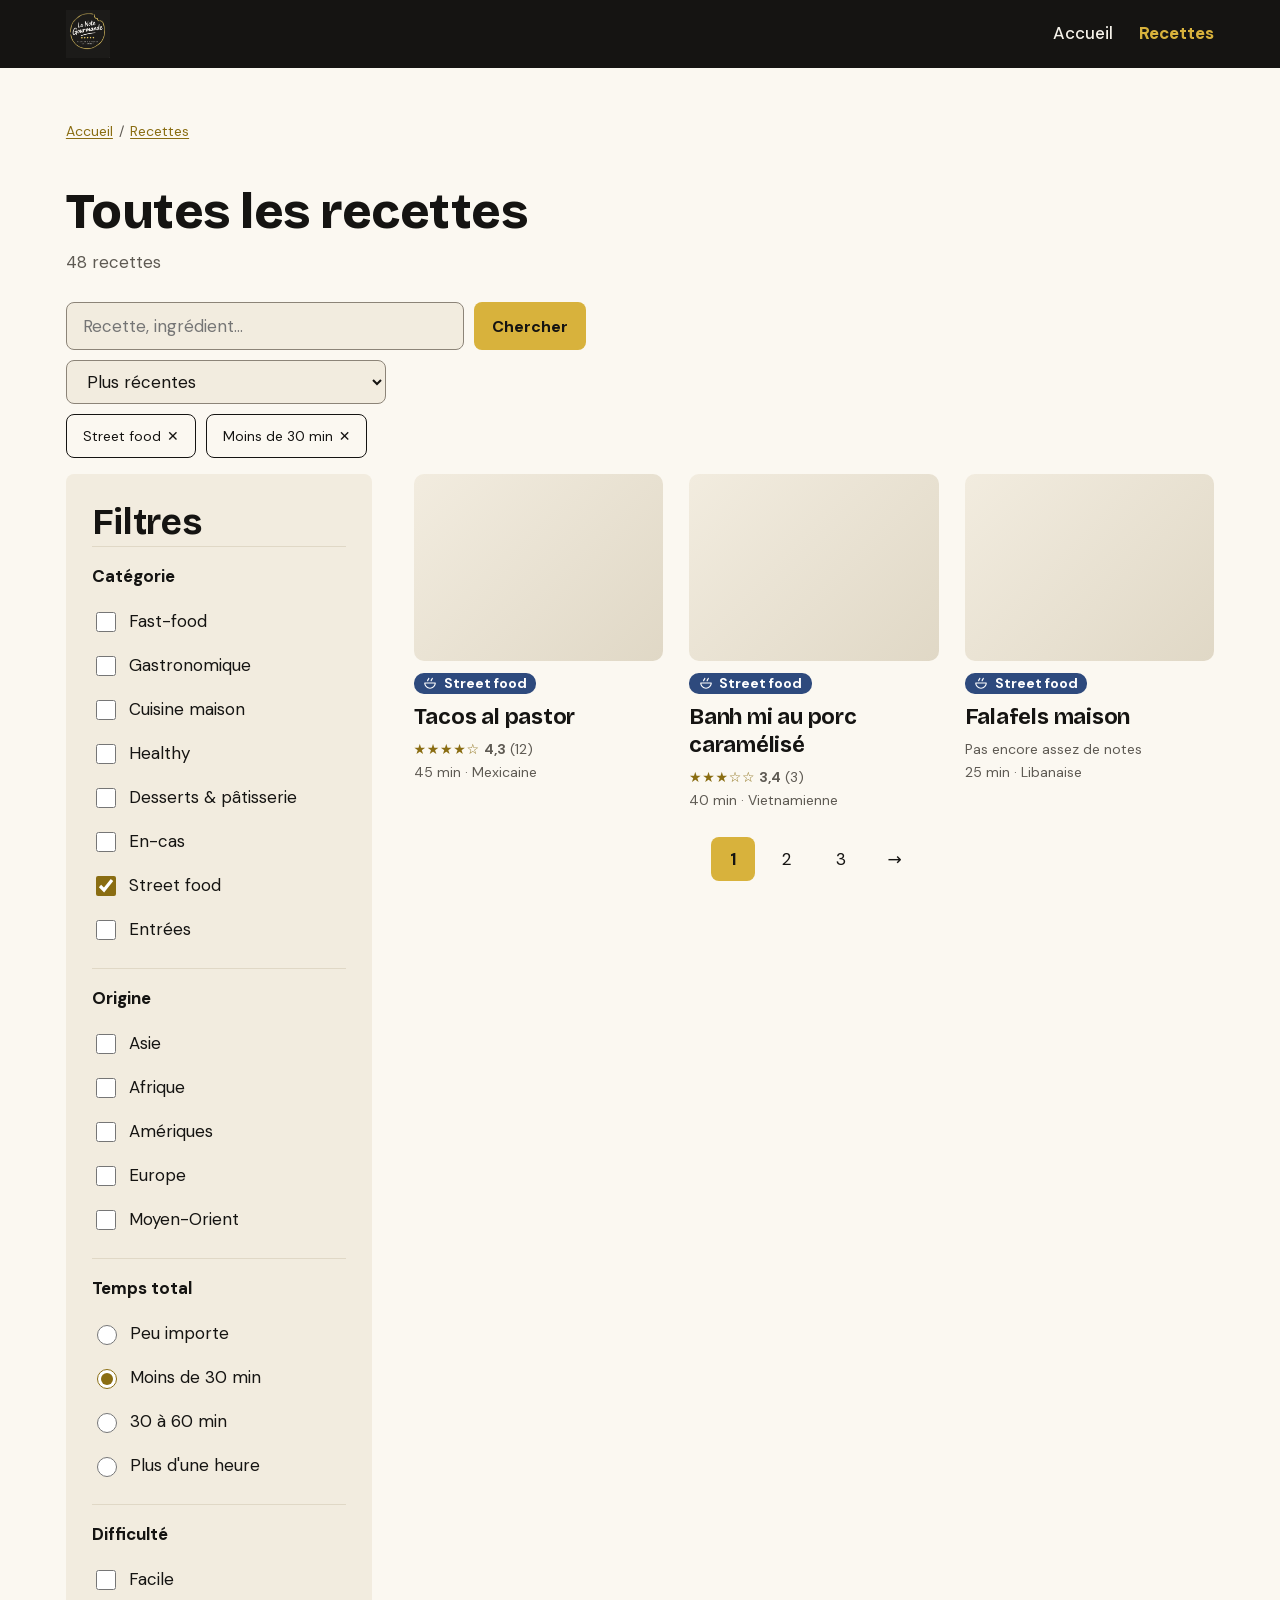
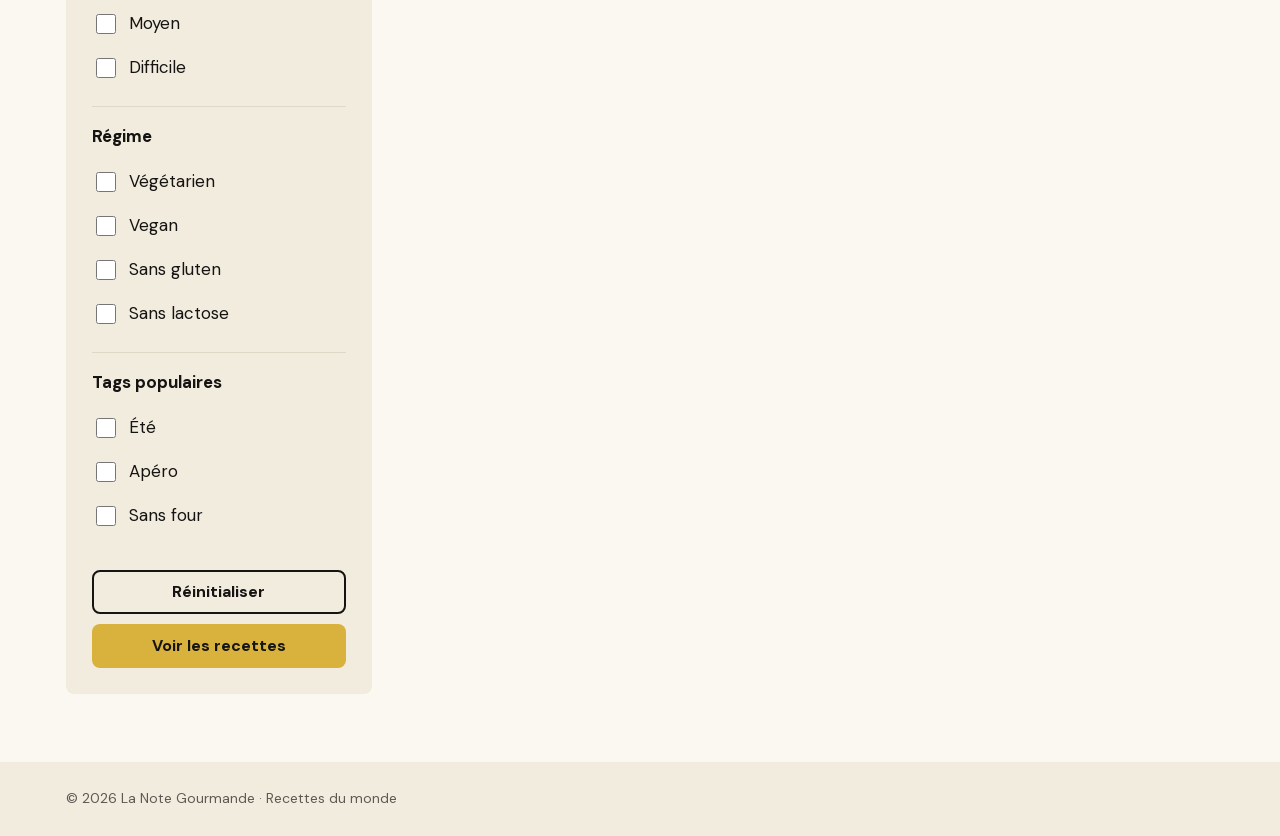
==== catalogue.html @ 5060c2d3 "Reformat catalogue.html" ====
<!doctype html>
<html lang="fr">

<head>
  <meta charset="utf-8">
  <meta name="viewport" content="width=device-width, initial-scale=1">
  <title>Toutes les recettes — La Note Gourmande</title>
  <meta name="description"
    content="Recettes des cuisines du monde, filtrables par catégorie, origine, temps et difficulté.">
  <link rel="icon" type="image/png" sizes="32x32" href="assets/image/la-note-gourmande-favicon/favicon-32.png">
  <link rel="apple-touch-icon" href="assets/image/la-note-gourmande-favicon/apple-touch-icon.png">
  <link rel="stylesheet" href="style.css">
  <script src="js/site.js"></script>
</head>

<body>

  <a class="lien-evitement" href="#contenu">Aller au contenu</a>

  <!-- En-tête commun (plus tard header.php) : logo, navigation, loupe, burger + menu mobile -->
  <header class="entete" data-masquable>
    <a href="index.html" class="entete__logo"><img src="assets/image/logo/la-note-gourmande-noir-or_v1.png"
        alt="La Note Gourmande, accueil" height="48"></a>
    <nav class="entete__nav" aria-label="Menu principal">
      <ul>
        <li><a href="index.html">Accueil</a></li>
        <li><a href="catalogue.html" aria-current="page">Recettes</a></li>
        <!-- À ajouter quand les pages existent : Le voyage, Qui sommes-nous ? -->
      </ul>
    </nav>
    <button type="button" class="entete__loupe" aria-label="Rechercher" aria-controls="q">
      <svg width="22" height="22" viewBox="0 0 24 24" fill="none" stroke="currentColor" stroke-width="2"
        stroke-linecap="round" aria-hidden="true">
        <circle cx="11" cy="11" r="7" />
        <path d="M20 20l-3.5-3.5" />
      </svg>
    </button>
    <button type="button" class="burger" aria-label="Ouvrir le menu" aria-haspopup="dialog"
      aria-controls="menu">☰</button>
  </header>

  <dialog id="menu" class="menu" aria-label="Menu principal">
    <div class="menu__entete">
      <strong>Menu</strong>
      <button type="button" class="menu__fermer" aria-label="Fermer le menu">✕</button>
    </div>
    <ul>
      <li><a href="index.html">Accueil</a></li>
      <li><a href="catalogue.html" aria-current="page">Recettes</a></li>
    </ul>
  </dialog>

  <main id="contenu" class="conteneur">

    <nav class="fil-ariane" aria-label="Fil d'Ariane" data-masquable>
      <ol>
        <li><a href="index.html">Accueil</a></li>
        <li><a href="catalogue.html" aria-current="page">Recettes</a></li>
      </ol>
    </nav>

    <div data-masquable>
      <h1>Toutes les recettes</h1>
      <!-- PHP : count($recettes). Ici, 48 est un exemple et trois cartes sont montrées. -->
      <p class="compteur"><span id="nb-resultats">48</span> recettes</p>
    </div>

    <!-- Un seul formulaire GET : recherche, tri et filtres.
       Il fonctionne sans JavaScript et les filtres se retrouvent dans l'URL
       (catalogue.html?q=tacos&categorie[]=street-food&tri=notes) : PHP les lit avec $_GET. -->
    <form action="catalogue.html" method="get" id="form-catalogue">

      <div role="search" class="recherche" data-masquable>
        <label for="q" class="sr-only">Rechercher une recette</label>
        <input type="search" id="q" name="q" placeholder="Recette, ingrédient…" value="">
        <button type="submit" class="btn btn--or">Chercher</button>
      </div>

      <div class="outils" data-masquable>
        <!-- Visible seulement avec JavaScript, sous 1024 px ; le nombre est calculé par le script -->
        <button type="button" class="btn btn--or btn-filtres" aria-controls="filtres" aria-expanded="false">
          Filtres <span>(2)</span>
        </button>
        <label class="tri">
          <span class="sr-only">Trier par</span>
          <select name="tri">
            <option value="recentes" selected>Plus récentes</option>
            <option value="notes">Mieux notées</option>
            <option value="rapides">Plus rapides</option>
          </select>
        </label>
        <noscript><button type="submit" class="btn btn--contour">Trier</button></noscript>
      </div>

      <!-- Filtres actifs : chaque lien est l'adresse de la page sans ce filtre (PHP la construira) -->
      <ul class="filtres-actifs" aria-label="Filtres actifs" data-masquable>
        <li><a href="catalogue.html?temps=30">Street food <span aria-hidden="true">✕</span><span class="sr-only">
              (retirer ce filtre)</span></a></li>
        <li><a href="catalogue.html?categorie[]=street-food">Moins de 30 min <span aria-hidden="true">✕</span><span
              class="sr-only"> (retirer ce filtre)</span></a></li>
      </ul>

      <div class="disposition">

        <!-- Panneau de filtres : plein écran sur mobile et tablette, colonne sur desktop -->
        <aside class="filtres" id="filtres" aria-labelledby="titre-filtres">
          <div class="filtres__entete">
            <h2 id="titre-filtres">Filtres</h2>
            <button type="button" class="filtres__fermer" aria-label="Fermer les filtres">✕</button>
          </div>

          <fieldset>
            <legend>Catégorie</legend>
            <!-- PHP : foreach ($categories as $c) -->
            <label><input type="checkbox" name="categorie[]" value="fast-food"> Fast-food</label>
            <label><input type="checkbox" name="categorie[]" value="gastronomique"> Gastronomique</label>
            <label><input type="checkbox" name="categorie[]" value="cuisine-maison"> Cuisine maison</label>
            <label><input type="checkbox" name="categorie[]" value="healthy"> Healthy</label>
            <label><input type="checkbox" name="categorie[]" value="desserts-patisserie"> Desserts &amp;
              pâtisserie</label>
            <label><input type="checkbox" name="categorie[]" value="en-cas"> En-cas</label>
            <label><input type="checkbox" name="categorie[]" value="street-food" checked> Street food</label>
            <label><input type="checkbox" name="categorie[]" value="entrees"> Entrées</label>
          </fieldset>

          <fieldset>
            <legend>Origine</legend>
            <label><input type="checkbox" name="region[]" value="asie"> Asie</label>
            <label><input type="checkbox" name="region[]" value="afrique"> Afrique</label>
            <label><input type="checkbox" name="region[]" value="ameriques"> Amériques</label>
            <label><input type="checkbox" name="region[]" value="europe"> Europe</label>
            <label><input type="checkbox" name="region[]" value="moyen-orient"> Moyen-Orient</label>
          </fieldset>

          <fieldset>
            <legend>Temps total</legend>
            <!-- Un seul choix possible : des boutons radio -->
            <label><input type="radio" name="temps" value=""> Peu importe</label>
            <label><input type="radio" name="temps" value="30" checked> Moins de 30 min</label>
            <label><input type="radio" name="temps" value="60"> 30 à 60 min</label>
            <label><input type="radio" name="temps" value="plus"> Plus d'une heure</label>
          </fieldset>

          <fieldset>
            <legend>Difficulté</legend>
            <label><input type="checkbox" name="difficulte[]" value="facile"> Facile</label>
            <label><input type="checkbox" name="difficulte[]" value="moyen"> Moyen</label>
            <label><input type="checkbox" name="difficulte[]" value="difficile"> Difficile</label>
          </fieldset>

          <fieldset>
            <legend>Régime</legend>
            <!-- Tags de type « régime » en base de données -->
            <label><input type="checkbox" name="tag[]" value="vegetarien"> Végétarien</label>
            <label><input type="checkbox" name="tag[]" value="vegan"> Vegan</label>
            <label><input type="checkbox" name="tag[]" value="sans-gluten"> Sans gluten</label>
            <label><input type="checkbox" name="tag[]" value="sans-lactose"> Sans lactose</label>
          </fieldset>

          <fieldset>
            <legend>Tags populaires</legend>
            <label><input type="checkbox" name="tag[]" value="ete"> Été</label>
            <label><input type="checkbox" name="tag[]" value="apero"> Apéro</label>
            <label><input type="checkbox" name="tag[]" value="sans-four"> Sans four</label>
          </fieldset>

          <div class="filtres__actions">
            <a href="catalogue.html" class="btn btn--contour">Réinitialiser</a>
            <button type="submit" class="btn btn--or">Voir les recettes</button>
          </div>
        </aside>

        <!-- Résultats -->
        <section aria-labelledby="titre-resultats" data-masquable>
          <h2 id="titre-resultats" class="sr-only">Résultats</h2>

          <ul class="grille">
            <!-- PHP : foreach ($recettes as $r).
               Photos : remplacer chaque <div class="photo"> par
               <img src="..." alt="Description du plat" width="400" height="300" loading="lazy"> (4:3, WebP). -->
            <li>
              <article class="carte">
                <div class="photo" role="img" aria-label="Photo des tacos al pastor"></div>
                <div>
                  <span class="badge" data-cat="street-food">
                    <svg viewBox="0 0 24 24" fill="none" stroke="currentColor" stroke-width="2" stroke-linecap="round"
                      stroke-linejoin="round" aria-hidden="true">
                      <path d="M3 12h18a9 9 0 0 1-18 0z" />
                      <path d="M8 8c0-2 2-2 2-4M14 8c0-2 2-2 2-4" />
                    </svg>
                    Street food
                  </span>
                  <h3 class="carte__titre"><a href="#">Tacos al pastor</a></h3>
                  <p class="carte__meta">
                    <span class="carte__note">
                      <span class="etoiles" aria-hidden="true">★★★★☆</span>
                      <strong aria-hidden="true">4,3</strong> (12)
                      <span class="sr-only">Note moyenne : 4,3 sur 5, 12 notes</span>
                    </span>
                    45 min · Mexicaine
                  </p>
                </div>
              </article>
            </li>
            <li>
              <article class="carte">
                <div class="photo" role="img" aria-label="Photo du banh mi au porc caramélisé"></div>
                <div>
                  <span class="badge" data-cat="street-food">
                    <svg viewBox="0 0 24 24" fill="none" stroke="currentColor" stroke-width="2" stroke-linecap="round"
                      stroke-linejoin="round" aria-hidden="true">
                      <path d="M3 12h18a9 9 0 0 1-18 0z" />
                      <path d="M8 8c0-2 2-2 2-4M14 8c0-2 2-2 2-4" />
                    </svg>
                    Street food
                  </span>
                  <h3 class="carte__titre"><a href="#">Banh mi au porc caramélisé</a></h3>
                  <p class="carte__meta">
                    <span class="carte__note">
                      <span class="etoiles" aria-hidden="true">★★★☆☆</span>
                      <strong aria-hidden="true">3,4</strong> (3)
                      <span class="sr-only">Note moyenne : 3,4 sur 5, 3 notes</span>
                    </span>
                    40 min · Vietnamienne
                  </p>
                </div>
              </article>
            </li>
            <li>
              <!-- Moins de 3 notes : pas de moyenne trompeuse (cahier des charges, section 4) -->
              <article class="carte">
                <div class="photo" role="img" aria-label="Photo des falafels"></div>
                <div>
                  <span class="badge" data-cat="street-food">
                    <svg viewBox="0 0 24 24" fill="none" stroke="currentColor" stroke-width="2" stroke-linecap="round"
                      stroke-linejoin="round" aria-hidden="true">
                      <path d="M3 12h18a9 9 0 0 1-18 0z" />
                      <path d="M8 8c0-2 2-2 2-4M14 8c0-2 2-2 2-4" />
                    </svg>
                    Street food
                  </span>
                  <h3 class="carte__titre"><a href="#">Falafels maison</a></h3>
                  <p class="carte__meta">
                    <span class="carte__note">Pas encore assez de notes</span>
                    25 min · Libanaise
                  </p>
                </div>
              </article>
            </li>
          </ul>

          <!-- PHP : garder les filtres actifs dans chaque lien (http_build_query) -->
          <nav class="pagination" aria-label="Pagination">
            <ol>
              <li><a href="?page=1" aria-current="page">1</a></li>
              <li><a href="?page=2">2</a></li>
              <li><a href="?page=3">3</a></li>
              <li><a href="?page=2" aria-label="Page suivante">→</a></li>
            </ol>
          </nav>
        </section>

      </div>
    </form>
  </main>

  <!-- Pied de page commun (plus tard footer.php) -->
  <footer class="pied" data-masquable>
    <p>© 2026 La Note Gourmande · Recettes du monde</p>
  </footer>

</body>

</html>
---- style.css ----
/* ==========================================================================
   La Note Gourmande : feuille de style commune
   Mobile-first : la base vaut pour 0 à 599 px, puis 600 px et 1024 px.
   Couleurs, typographie et tailles : cahier des charges, sections 7 et 9.
   Espacements : échelle en puissances de φ (1,618), base 1 rem.
   ========================================================================== */

/* Polices auto-hébergées (RGPD, performance), sous-ensemble latin */
@font-face {
  font-family: 'Bricolage Grotesque';
  src: url('assets/fonts/bricolage-grotesque-latin.woff2') format('woff2');
  font-weight: 600 800;
  font-display: swap;
}
@font-face {
  font-family: 'DM Sans';
  src: url('assets/fonts/dm-sans-latin.woff2') format('woff2');
  font-weight: 400 700;
  font-display: swap;
}

/* ---------- Variables ---------- */
:root {
  /* échelle φ */
  --s-3: .236rem; --s-2: .382rem; --s-1: .618rem;
  --s0: 1rem;
  --s1: 1.618rem; --s2: 2.618rem; --s3: 4.236rem; --s4: 6.854rem;

  /* mode clair */
  --fond: #FBF8F1;          /* ivoire */
  --surface: #F2ECDF;       /* parchemin */
  --bordure: #E0D8C6;       /* sable, décoratif */
  --champ: #8C8478;         /* contour des champs et boutons (3:1 minimum) */
  --texte: #151412;
  --texte-2: #5E5A53;
  --or: #D8B23C;            /* boutons, éléments actifs, jamais en texte */
  --texte-sur-or: #151412;
  --or-survol: #F4D46A;
  --lien: #8A6D12;          /* or foncé : liens et contour de focus */
  --lien-survol: #151412;
  --etoile: #8A6D12;        /* étoiles de note : or foncé en clair (l'or pur fait 1,9:1) */
  --focus: #8A6D12;
  --noir: #151412;
  --blanc-casse: #F5F2EA;
  --texte-badge: #FFFFFF;

  --cat-fast-food: #4A5560;
  --cat-gastronomique: #5B2A4E;
  --cat-cuisine-maison: #7A5A12;
  --cat-healthy: #2F6B4F;
  --cat-desserts-patisserie: #A8325A;
  --cat-en-cas: #9C4A1E;
  --cat-street-food: #2E4A7D;
  --cat-entrees: #1A5F6B;

  --rayon: 8px;             /* boutons : 8 px (cahier des charges) */
  --cible: 2.75rem;         /* zone cliquable minimale : 44 px */
}

@media (prefers-color-scheme: dark) {
  :root {
    --fond: #151412;
    --surface: #211F1B;
    --bordure: #3A3630;
    --texte: #F5F2EA;
    --texte-2: #A8A39A;
    --lien: #D8B23C;
    --lien-survol: #F4D46A;
    --etoile: #D8B23C;
    --focus: #D8B23C;
    --texte-badge: #151412;

    --cat-fast-food: #AEB8C2;
    --cat-gastronomique: #D49BC4;
    --cat-cuisine-maison: #D9B45E;
    --cat-healthy: #7CC4A0;
    --cat-desserts-patisserie: #EE8FAE;
    --cat-en-cas: #E8A27A;
    --cat-street-food: #94B3E8;
    --cat-entrees: #86CBD6;
  }
}

/* ---------- Base ---------- */
*, *::before, *::after { box-sizing: border-box; }
html { -webkit-text-size-adjust: 100%; }
body {
  margin: 0;
  background: var(--fond);
  color: var(--texte);
  font: 400 1.0625rem/1.6 'DM Sans', system-ui, sans-serif;   /* 17 px, interligne 1,6 */
  min-height: 100vh;
  display: flex;
  flex-direction: column;                                     /* le pied de page reste en bas */
}
main { flex: 1; }
img { max-width: 100%; display: block; }
a { color: var(--lien); text-decoration: underline; text-underline-offset: .15em; }
a:hover { color: var(--lien-survol); }
:focus-visible { outline: 3px solid var(--focus); outline-offset: 2px; }

h1, h2, h3 { font-family: 'Bricolage Grotesque', 'DM Sans', system-ui, sans-serif; letter-spacing: -.01em; line-height: 1.272; margin: 0; }
h1 { font-weight: 800; font-size: 1.875rem; }    /* 30 px mobile */
h2 { font-weight: 700; font-size: 1.625rem; }    /* 26 px */
h3 { font-weight: 700; font-size: 1.0625rem; }   /* 17 px */

.sr-only { position: absolute; width: 1px; height: 1px; overflow: hidden; clip: rect(0 0 0 0); white-space: nowrap; }
.lien-evitement { position: absolute; left: var(--s0); top: var(--s0); z-index: 30; padding: var(--s-1) var(--s0);
                  border-radius: var(--rayon); background: var(--or); color: var(--texte-sur-or); font-weight: 700; }
.lien-evitement:not(:focus) { left: -9999px; }

/* ---------- Boutons ---------- */
.btn { display: inline-flex; align-items: center; justify-content: center; min-height: var(--cible);
       padding: var(--s-1) var(--s0); border: 2px solid transparent; border-radius: var(--rayon);
       font-family: inherit; font-size: 1rem; font-weight: 700; line-height: 1.2; text-decoration: none; cursor: pointer; }
.btn--or { background: var(--or); color: var(--texte-sur-or); }
.btn--or:hover { background: var(--or-survol); color: var(--texte-sur-or); }
.btn--contour { background: transparent; border-color: currentColor; color: var(--texte); }
.btn--contour:hover { background: var(--surface); color: var(--texte); }

/* ---------- En-tête (toujours sombre : les logos sont faits pour fond noir) ---------- */
.entete { display: flex; align-items: center; gap: var(--s-1); padding: var(--s-1) var(--s0);
          background: var(--noir); color: var(--blanc-casse); }
.entete a { color: var(--blanc-casse); text-decoration: none; }
.entete a:hover { color: var(--or-survol); }
.entete :focus-visible { outline-color: var(--or); }
.entete__logo { margin-right: auto; display: block; }
.entete__logo img { height: 3rem; width: auto; }
.entete__nav { display: none; }
.entete__nav ul { list-style: none; margin: 0; padding: 0; display: flex; gap: var(--s1); }
.entete__nav a { display: inline-flex; align-items: center; min-height: var(--cible); font-weight: 500; }
.entete__nav [aria-current="page"] { color: var(--or); font-weight: 700; }
.entete__loupe, .burger { display: grid; place-items: center; width: var(--cible); height: var(--cible);
                          border: 0; border-radius: var(--rayon); background: transparent; color: inherit;
                          font: inherit; font-size: 1.5rem; cursor: pointer; }
.entete__loupe:hover, .burger:hover { color: var(--or-survol); }

/* Menu mobile (élément <dialog>) */
.menu { width: min(100% - 2 * var(--s0), 24rem); margin: var(--s0) var(--s0) auto auto; padding: var(--s1);
        border: 1px solid var(--bordure); border-radius: var(--rayon); background: var(--fond); color: var(--texte); }
.menu::backdrop { background: rgb(21 20 18 / .6); }
.menu__entete { display: flex; align-items: center; justify-content: space-between; margin-bottom: var(--s0); }
.menu__fermer { display: grid; place-items: center; width: var(--cible); height: var(--cible); border: 0;
                background: transparent; color: inherit; font-size: 1.25rem; cursor: pointer; }
.menu ul { list-style: none; margin: 0; padding: 0; }
.menu a { display: flex; align-items: center; min-height: var(--cible); color: var(--texte); font-weight: 500; }
.menu [aria-current="page"] { font-weight: 700; color: var(--lien); }

/* ---------- Mise en page ---------- */
.conteneur { display: flex; flex-direction: column; gap: var(--s1); padding: var(--s1) var(--s0) var(--s2); }

.fil-ariane ol { list-style: none; margin: 0; padding: 0; display: flex; flex-wrap: wrap; gap: var(--s-2);
                 font-size: .875rem; color: var(--texte-2); }
.fil-ariane li + li::before { content: "/"; margin-right: var(--s-2); }
.fil-ariane li { display: flex; align-items: center; }
.fil-ariane a { display: inline-flex; align-items: center; min-height: var(--cible); }
.compteur { margin: var(--s-2) 0 0; color: var(--texte-2); }

/* ---------- Recherche, tri, filtres actifs ---------- */
.recherche { display: flex; gap: var(--s-1); }
.recherche input { flex: 1; min-height: 3rem; padding: 0 var(--s0); border: 1px solid var(--champ);
                   border-radius: var(--rayon); font: inherit; background: var(--surface); color: var(--texte); }
.recherche .btn { display: none; }                /* sur mobile, Entrée suffit */

.outils { display: flex; gap: var(--s-1); margin-top: var(--s-1); }
.outils > * { flex: 1; }
.btn-filtres { display: none; }                   /* inutile sans JavaScript : le panneau est alors affiché */
.js .btn-filtres { display: inline-flex; }
.btn-filtres span { margin-left: var(--s-2); }
.disposition { margin-top: var(--s0); }
.tri select { width: 100%; min-height: var(--cible); padding: 0 var(--s0); border: 1px solid var(--champ);
              border-radius: var(--rayon); font: inherit; background: var(--surface); color: var(--texte); }

.filtres-actifs { list-style: none; margin: var(--s-1) 0 0; padding: 0; display: flex; flex-wrap: wrap; gap: var(--s-1); }
.filtres-actifs a { display: inline-flex; align-items: center; gap: var(--s-2); min-height: var(--cible);
                    padding: 0 var(--s0); border: 1px solid var(--texte); border-radius: var(--rayon);
                    color: var(--texte); font-size: .875rem; text-decoration: none; }
.filtres-actifs a:hover { background: var(--surface); color: var(--texte); }

/* ---------- Panneau de filtres ---------- */
.filtres { margin-top: var(--s0); padding: var(--s0); border-radius: var(--rayon); background: var(--surface); }
.filtres__entete { display: flex; align-items: center; justify-content: space-between; }
.filtres__fermer { display: none; place-items: center; width: var(--cible); height: var(--cible); border: 0;
                   background: transparent; color: inherit; font-size: 1.25rem; cursor: pointer; }
.filtres fieldset { border: 0; border-top: 1px solid var(--bordure); margin: 0; padding: var(--s0) 0; }
.filtres legend { float: left; width: 100%; font-weight: 700; padding: 0 0 var(--s-1); }   /* float : le titre ne chevauche plus le filet */
.filtres legend + * { clear: both; }
.filtres label { display: flex; align-items: center; gap: var(--s-1); min-height: var(--cible); }
.filtres input { width: 1.25rem; height: 1.25rem; flex: none; accent-color: var(--lien); }
.filtres__actions { display: flex; flex-wrap: wrap; gap: var(--s-1); padding-top: var(--s0); }
.filtres__actions .btn { flex: 1 1 auto; }

/* Avec JavaScript, sur mobile et tablette : panneau plein écran, fermé par défaut */
.js .filtres { position: fixed; inset: 0; z-index: 10; margin: 0; overflow-y: auto; border-radius: 0;
               background: var(--fond); display: none; }
.js .filtres.est-ouvert { display: block; }
.js .filtres__fermer { display: grid; }
.js .filtres__actions { position: sticky; bottom: 0; background: var(--fond); padding: var(--s0) 0; }

/* ---------- Résultats : liste compacte (vignette + texte) ---------- */
.grille { list-style: none; margin: 0; padding: 0; display: flex; flex-direction: column; gap: var(--s0); }
.carte { position: relative; display: grid; grid-template-columns: 7rem 1fr; gap: var(--s0); align-items: center; }
.photo { aspect-ratio: 4 / 3; border-radius: var(--s-1); background: linear-gradient(135deg, var(--surface), var(--bordure)); }
.carte__titre { margin: var(--s-2) 0; }
.carte__titre a { color: inherit; text-decoration: none; }
.carte__titre a::after { content: ""; position: absolute; inset: 0; }   /* toute la carte est cliquable */
.carte:hover .carte__titre a { text-decoration: underline; }
.carte__meta { margin: 0; font-size: .875rem; color: var(--texte-2); }
.carte__note { display: block; }
.etoiles { color: var(--etoile); letter-spacing: .05em; }
.badge { display: inline-flex; align-items: center; gap: var(--s-2); padding: 0 var(--s-1); border-radius: var(--s-1);
         font-size: .875rem; font-weight: 700; line-height: 1.5; background: var(--cat, var(--texte-2)); color: var(--texte-badge); }
.badge svg { width: 1em; height: 1em; flex: none; }
.badge[data-cat="fast-food"] { --cat: var(--cat-fast-food); }
.badge[data-cat="gastronomique"] { --cat: var(--cat-gastronomique); }
.badge[data-cat="cuisine-maison"] { --cat: var(--cat-cuisine-maison); }
.badge[data-cat="healthy"] { --cat: var(--cat-healthy); }
.badge[data-cat="desserts-patisserie"] { --cat: var(--cat-desserts-patisserie); }
.badge[data-cat="en-cas"] { --cat: var(--cat-en-cas); }
.badge[data-cat="street-food"] { --cat: var(--cat-street-food); }
.badge[data-cat="entrees"] { --cat: var(--cat-entrees); }

.pagination { margin-top: var(--s1); }
.pagination ol { list-style: none; margin: 0; padding: 0; display: flex; justify-content: center; gap: var(--s-1); }
.pagination a { display: grid; place-items: center; min-width: var(--cible); height: var(--cible); border-radius: var(--rayon);
                color: var(--texte); text-decoration: none; }
.pagination a:hover { background: var(--surface); }
.pagination [aria-current="page"] { background: var(--or); color: var(--texte-sur-or); font-weight: 700; }

/* ---------- Accueil ---------- */
.accroche { display: flex; flex-direction: column; align-items: flex-start; gap: var(--s0); padding: var(--s2) 0; }
.accroche p { margin: 0; max-width: 36rem; font-size: 1.272rem; }
.atouts { list-style: none; margin: 0; padding: 0; display: grid; gap: var(--s0); }
.atouts li { padding: var(--s0); border-radius: var(--rayon); background: var(--surface); }
.atouts p { margin: var(--s-2) 0 0; color: var(--texte-2); }

/* ---------- Pied de page ---------- */
.pied { padding: var(--s1) var(--s0); background: var(--surface); color: var(--texte-2); font-size: .875rem; }
.pied p { margin: 0; }

/* ==========================================================================
   TABLETTE (600 px et plus) : cartes en grille de 2
   ========================================================================== */
@media (min-width: 600px) {
  .conteneur { padding: var(--s2) var(--s1) var(--s3); }
  .grille { display: grid; grid-template-columns: repeat(2, minmax(0, 1fr)); gap: var(--s1); }
  .carte { grid-template-columns: 1fr; align-items: start; gap: var(--s-1); }
  .carte__titre { font-size: 1.375rem; }          /* H3 : 22 px */
  h3 { font-size: 1.375rem; }
  .atouts { grid-template-columns: repeat(3, minmax(0, 1fr)); }
}

/* ==========================================================================
   DESKTOP (1024 px et plus) : filtres en colonne, 3 cartes par ligne
   ========================================================================== */
@media (min-width: 1024px) {
  h1 { font-size: 3.125rem; }                     /* 50 px */
  h2 { font-size: 2.25rem; }                      /* 36 px */
  /* en-tête et pied de page alignés sur la colonne de contenu (75 rem) */
  .entete { padding-inline: max(var(--s1), calc((100% - 75rem) / 2 + var(--s1))); }
  .pied { padding-inline: max(var(--s1), calc((100% - 75rem) / 2 + var(--s1))); }
  .entete__nav { display: block; }
  .entete__loupe { display: none; }               /* le champ de recherche est déjà visible */
  .burger { display: none; }
  .conteneur { max-width: 75rem; margin: 0 auto; padding: var(--s2) var(--s1) var(--s3); }
  .recherche { max-width: 32.5rem; }
  .recherche .btn { display: inline-flex; }
  .btn-filtres, .js .btn-filtres { display: none; }   /* le panneau est toujours visible */
  .outils { max-width: 20rem; }
  /* colonne des filtres : 1 pour 2,618 (φ²) de résultats */
  .disposition { display: grid; grid-template-columns: 1fr 2.618fr; gap: var(--s2); align-items: start; margin-top: var(--s0); }
  .filtres, .js .filtres { margin-top: 0; }
  .js .filtres { position: static; display: block; padding: var(--s1); border-radius: var(--rayon); background: var(--surface); }
  .js .filtres__fermer { display: none; }
  .js .filtres__actions { position: static; background: none; padding: var(--s0) 0 0; }
  .grille { grid-template-columns: repeat(3, minmax(0, 1fr)); }
  .accroche { padding: var(--s3) 0; }
}
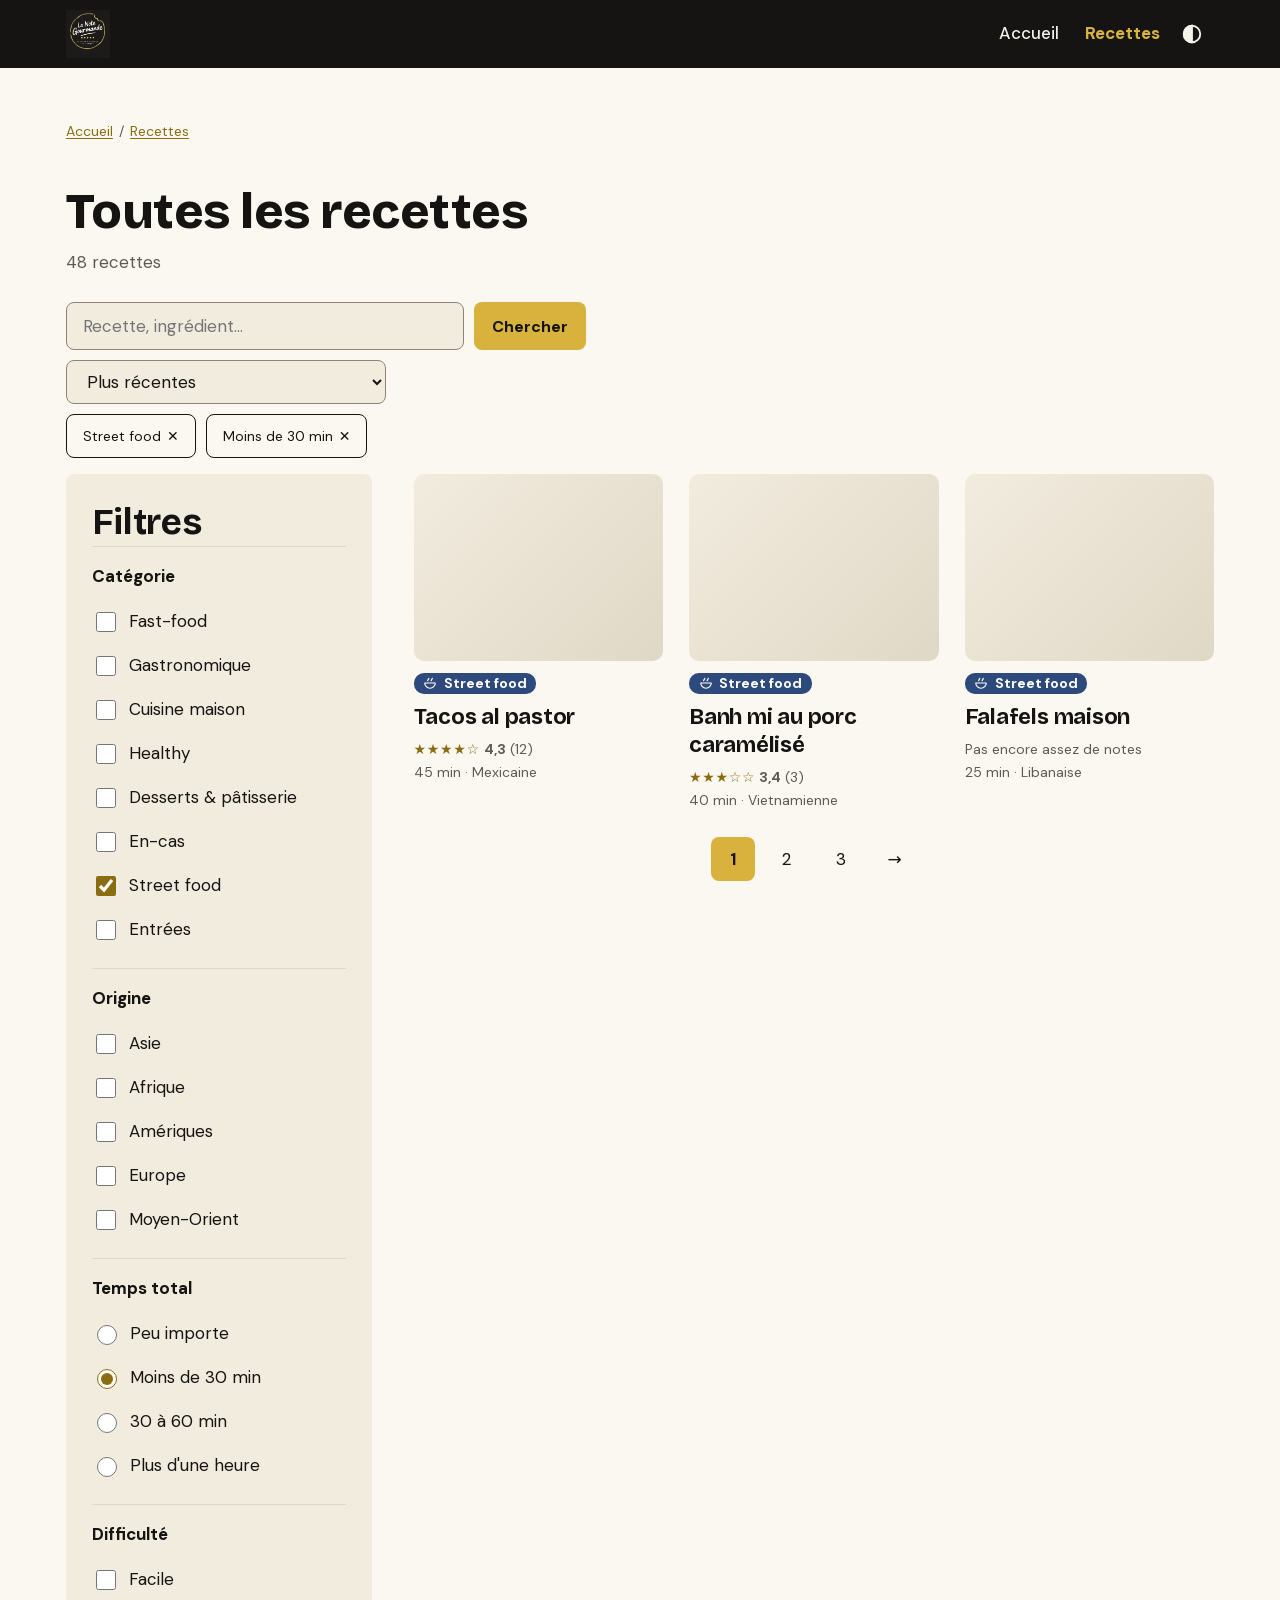
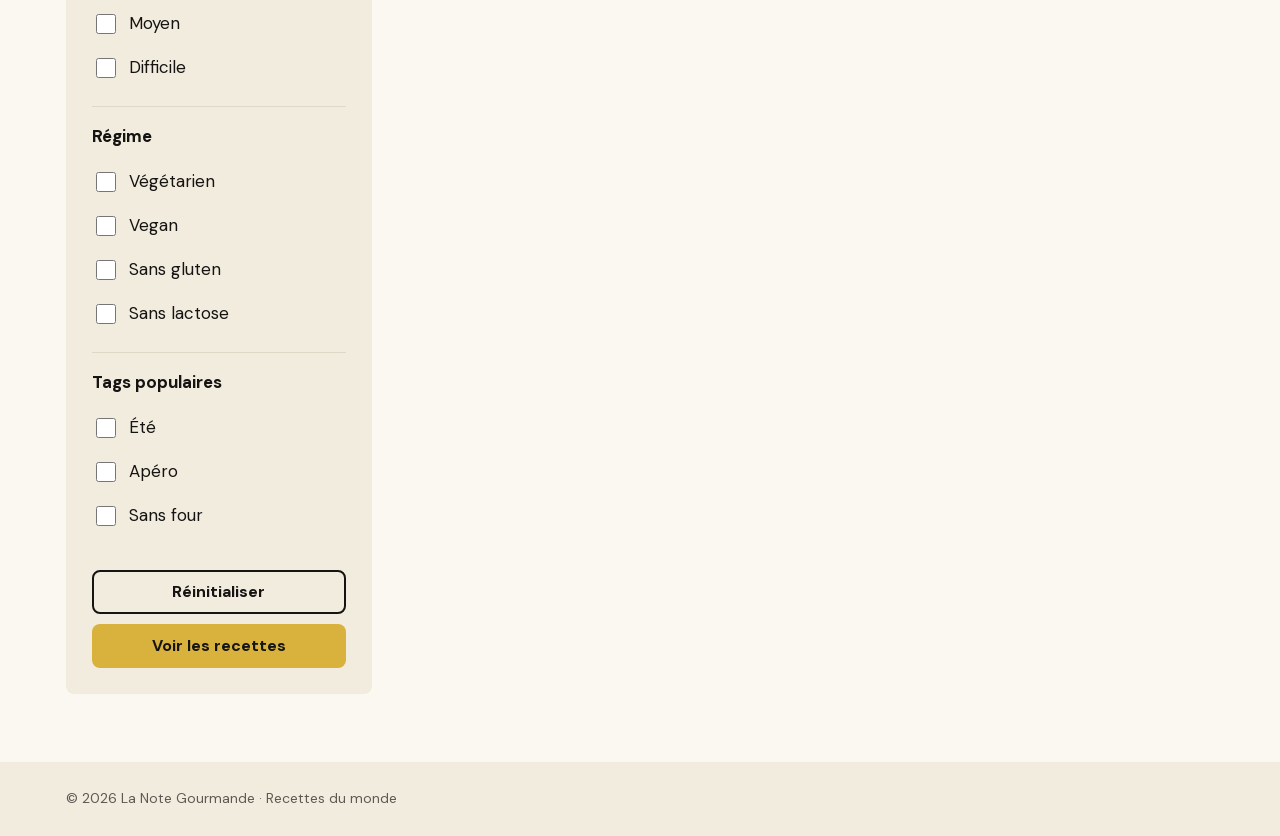
==== commit 9c696c82: "Light and dark themes with a toggle button in the header" ====
--- a/catalogue.html
+++ b/catalogue.html
@@ -28,6 +28,12 @@
         <!-- À ajouter quand les pages existent : Le voyage, Qui sommes-nous ? -->
       </ul>
     </nav>
+    <button type="button" class="theme-btn" aria-label="Passer au thème clair">
+      <svg viewBox="0 0 24 24" fill="none" stroke="currentColor" stroke-width="2" aria-hidden="true">
+        <circle cx="12" cy="12" r="9" />
+        <path d="M12 3a9 9 0 0 1 0 18z" fill="currentColor" />
+      </svg>
+    </button>
     <button type="button" class="entete__loupe" aria-label="Rechercher" aria-controls="q">
       <svg width="22" height="22" viewBox="0 0 24 24" fill="none" stroke="currentColor" stroke-width="2"
         stroke-linecap="round" aria-hidden="true">
--- a/style.css
+++ b/style.css
@@ -26,22 +26,52 @@
   --s0: 1rem;
   --s1: 1.618rem; --s2: 2.618rem; --s3: 4.236rem; --s4: 6.854rem;
 
-  /* mode clair */
+  /* thème sombre : valeurs par défaut. Le thème clair est plus bas ; le bouton de l'en-tête
+     pose data-theme sur <html> (js/site.js), sinon on suit le réglage du système. */
+  color-scheme: dark;
+  --fond: #151412;
+  --surface: #211F1B;
+  --bordure: #3A3630;       /* décoratif */
+  --champ: #8C8478;         /* contour des champs et boutons (3:1 minimum) */
+  --texte: #F5F2EA;
+  --texte-2: #A8A39A;
+  --or: #D8B23C;            /* boutons, éléments actifs */
+  --texte-sur-or: #151412;
+  --or-survol: #F4D46A;
+  --lien: #D8B23C;          /* liens et contour de focus */
+  --lien-survol: #F4D46A;
+  --etoile: #D8B23C;        /* étoiles de note */
+  --focus: #D8B23C;
+  --noir: #151412;
+  --blanc-casse: #F5F2EA;
+  --texte-badge: #151412;
+
+  --cat-fast-food: #AEB8C2;
+  --cat-gastronomique: #D49BC4;
+  --cat-cuisine-maison: #D9B45E;
+  --cat-healthy: #7CC4A0;
+  --cat-desserts-patisserie: #EE8FAE;
+  --cat-en-cas: #E8A27A;
+  --cat-street-food: #94B3E8;
+  --cat-entrees: #86CBD6;
+
+  --rayon: 8px;             /* boutons : 8 px (cahier des charges) */
+  --cible: 2.75rem;         /* zone cliquable minimale : 44 px */
+}
+
+/* Thème clair : choisi avec le bouton (data-theme="light"), ou réglage du système si le bouton n'a jamais servi.
+   Les deux blocs ci-dessous doivent rester identiques. */
+:root[data-theme="light"] {
+  color-scheme: light;
   --fond: #FBF8F1;          /* ivoire */
   --surface: #F2ECDF;       /* parchemin */
   --bordure: #E0D8C6;       /* sable, décoratif */
-  --champ: #8C8478;         /* contour des champs et boutons (3:1 minimum) */
   --texte: #151412;
   --texte-2: #5E5A53;
-  --or: #D8B23C;            /* boutons, éléments actifs, jamais en texte */
-  --texte-sur-or: #151412;
-  --or-survol: #F4D46A;
   --lien: #8A6D12;          /* or foncé : liens et contour de focus */
   --lien-survol: #151412;
-  --etoile: #8A6D12;        /* étoiles de note : or foncé en clair (l'or pur fait 1,9:1) */
+  --etoile: #8A6D12;        /* étoiles : or foncé en clair (l'or pur fait 1,9:1) */
   --focus: #8A6D12;
-  --noir: #151412;
-  --blanc-casse: #F5F2EA;
   --texte-badge: #FFFFFF;
 
   --cat-fast-food: #4A5560;
@@ -52,32 +82,29 @@
   --cat-en-cas: #9C4A1E;
   --cat-street-food: #2E4A7D;
   --cat-entrees: #1A5F6B;
-
-  --rayon: 8px;             /* boutons : 8 px (cahier des charges) */
-  --cible: 2.75rem;         /* zone cliquable minimale : 44 px */
-}
-
-@media (prefers-color-scheme: dark) {
-  :root {
-    --fond: #151412;
-    --surface: #211F1B;
-    --bordure: #3A3630;
-    --texte: #F5F2EA;
-    --texte-2: #A8A39A;
-    --lien: #D8B23C;
-    --lien-survol: #F4D46A;
-    --etoile: #D8B23C;
-    --focus: #D8B23C;
-    --texte-badge: #151412;
-
-    --cat-fast-food: #AEB8C2;
-    --cat-gastronomique: #D49BC4;
-    --cat-cuisine-maison: #D9B45E;
-    --cat-healthy: #7CC4A0;
-    --cat-desserts-patisserie: #EE8FAE;
-    --cat-en-cas: #E8A27A;
-    --cat-street-food: #94B3E8;
-    --cat-entrees: #86CBD6;
+}
+@media (prefers-color-scheme: light) {
+  :root:not([data-theme]) {
+    color-scheme: light;
+    --fond: #FBF8F1;
+    --surface: #F2ECDF;
+    --bordure: #E0D8C6;
+    --texte: #151412;
+    --texte-2: #5E5A53;
+    --lien: #8A6D12;
+    --lien-survol: #151412;
+    --etoile: #8A6D12;
+    --focus: #8A6D12;
+    --texte-badge: #FFFFFF;
+
+    --cat-fast-food: #4A5560;
+    --cat-gastronomique: #5B2A4E;
+    --cat-cuisine-maison: #7A5A12;
+    --cat-healthy: #2F6B4F;
+    --cat-desserts-patisserie: #A8325A;
+    --cat-en-cas: #9C4A1E;
+    --cat-street-food: #2E4A7D;
+    --cat-entrees: #1A5F6B;
   }
 }
 
@@ -130,10 +157,16 @@
 .entete__nav ul { list-style: none; margin: 0; padding: 0; display: flex; gap: var(--s1); }
 .entete__nav a { display: inline-flex; align-items: center; min-height: var(--cible); font-weight: 500; }
 .entete__nav [aria-current="page"] { color: var(--or); font-weight: 700; }
-.entete__loupe, .burger { display: grid; place-items: center; width: var(--cible); height: var(--cible);
+.entete__loupe, .burger, .theme-btn { display: grid; place-items: center; width: var(--cible); height: var(--cible);
                           border: 0; border-radius: var(--rayon); background: transparent; color: inherit;
                           font: inherit; font-size: 1.5rem; cursor: pointer; }
-.entete__loupe:hover, .burger:hover { color: var(--or-survol); }
+.entete__loupe:hover, .burger:hover, .theme-btn:hover { color: var(--or-survol); }
+/* Bouton de thème : disque coupé en deux, qui tourne d'un demi-tour en thème clair. Inutile sans JavaScript. */
+.theme-btn { display: none; }
+.js .theme-btn { display: grid; }
+.theme-btn svg { width: 1.375rem; height: 1.375rem; transition: transform .3s; }
+:root[data-theme="light"] .theme-btn svg { transform: rotate(180deg); }
+@media (prefers-reduced-motion: reduce) { .theme-btn svg { transition: none; } }
 
 /* Menu mobile (élément <dialog>) */
 .menu { width: min(100% - 2 * var(--s0), 24rem); margin: var(--s0) var(--s0) auto auto; padding: var(--s1);
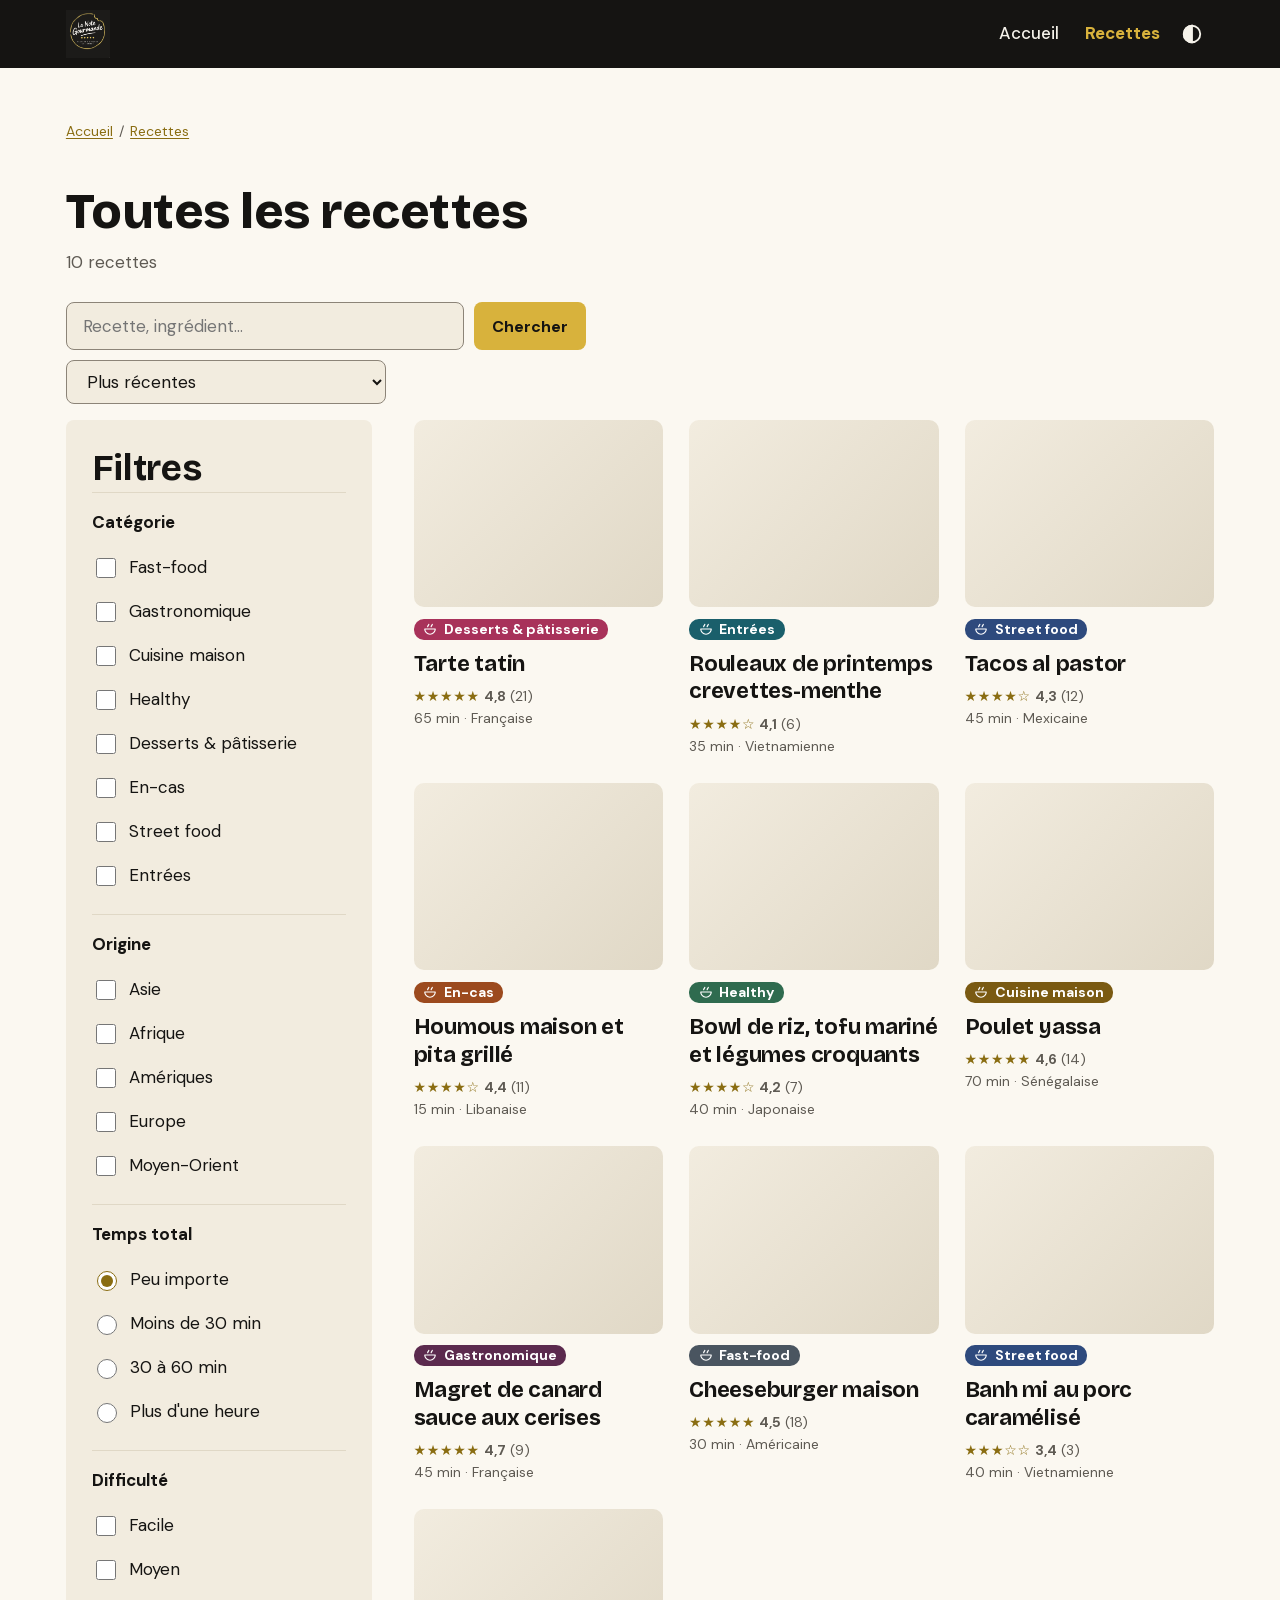
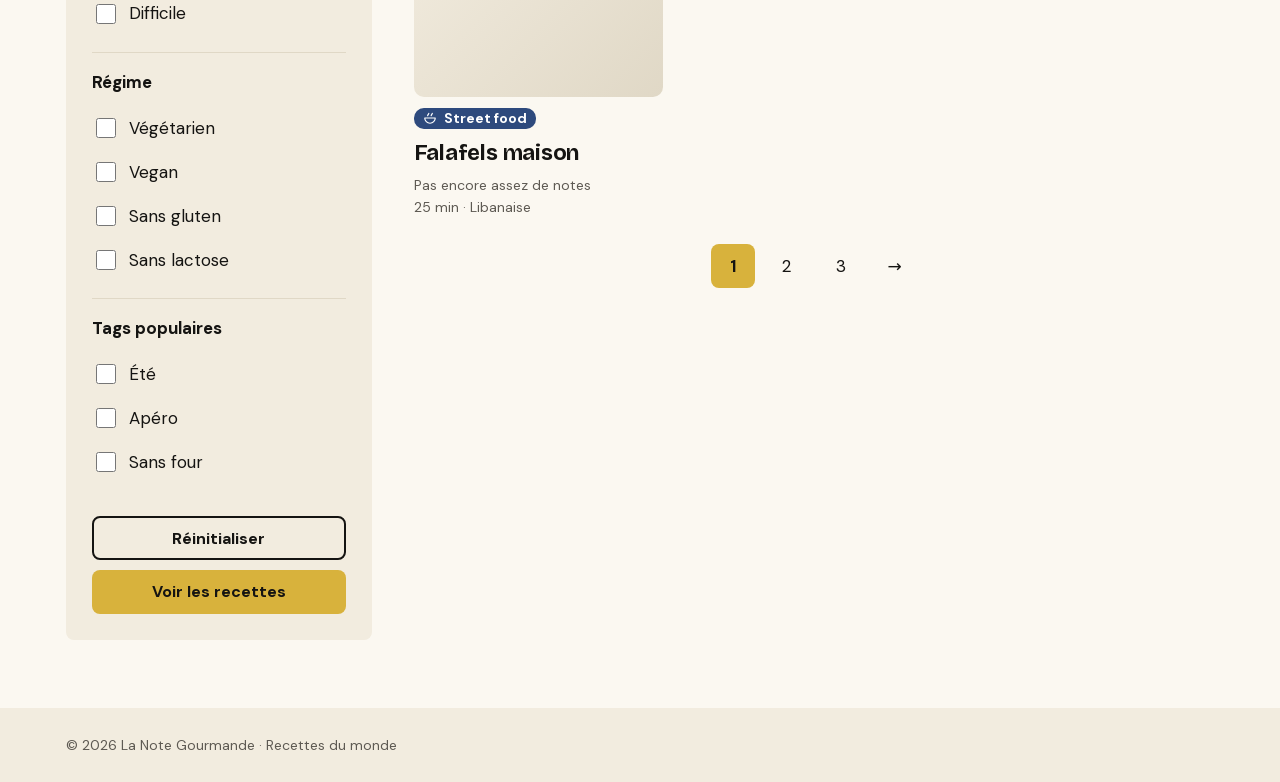
==== commit 0397cd79: "Add eight sample recipes (one per category) and link the catalogue cards to them" ====
--- a/catalogue.html
+++ b/catalogue.html
@@ -67,8 +67,8 @@
 
     <div data-masquable>
       <h1>Toutes les recettes</h1>
-      <!-- PHP : count($recettes). Ici, 48 est un exemple et trois cartes sont montrées. -->
-      <p class="compteur"><span id="nb-resultats">48</span> recettes</p>
+      <!-- PHP : count($recettes). Ici, 10 est un exemple : huit recettes (une par catégorie) et deux cartes sans page. -->
+      <p class="compteur"><span id="nb-resultats">10</span> recettes</p>
     </div>
 
     <!-- Un seul formulaire GET : recherche, tri et filtres.
@@ -85,7 +85,7 @@
       <div class="outils" data-masquable>
         <!-- Visible seulement avec JavaScript, sous 1024 px ; le nombre est calculé par le script -->
         <button type="button" class="btn btn--or btn-filtres" aria-controls="filtres" aria-expanded="false">
-          Filtres <span>(2)</span>
+          Filtres <span></span>
         </button>
         <label class="tri">
           <span class="sr-only">Trier par</span>
@@ -98,13 +98,9 @@
         <noscript><button type="submit" class="btn btn--contour">Trier</button></noscript>
       </div>
 
-      <!-- Filtres actifs : chaque lien est l'adresse de la page sans ce filtre (PHP la construira) -->
-      <ul class="filtres-actifs" aria-label="Filtres actifs" data-masquable>
-        <li><a href="catalogue.html?temps=30">Street food <span aria-hidden="true">✕</span><span class="sr-only">
-              (retirer ce filtre)</span></a></li>
-        <li><a href="catalogue.html?categorie[]=street-food">Moins de 30 min <span aria-hidden="true">✕</span><span
-              class="sr-only"> (retirer ce filtre)</span></a></li>
-      </ul>
+      <!-- Filtres actifs : chaque lien est l'adresse de la page sans ce filtre (PHP la construira).
+         Aucun filtre ici, donc la liste n'est pas affichée :
+         <ul class="filtres-actifs" aria-label="Filtres actifs" data-masquable> <li><a href="catalogue.html?temps=30">Moins de 30 min ✕</a></li> </ul> -->
 
       <div class="disposition">
 
@@ -125,7 +121,7 @@
             <label><input type="checkbox" name="categorie[]" value="desserts-patisserie"> Desserts &amp;
               pâtisserie</label>
             <label><input type="checkbox" name="categorie[]" value="en-cas"> En-cas</label>
-            <label><input type="checkbox" name="categorie[]" value="street-food" checked> Street food</label>
+            <label><input type="checkbox" name="categorie[]" value="street-food"> Street food</label>
             <label><input type="checkbox" name="categorie[]" value="entrees"> Entrées</label>
           </fieldset>
 
@@ -141,8 +137,8 @@
           <fieldset>
             <legend>Temps total</legend>
             <!-- Un seul choix possible : des boutons radio -->
-            <label><input type="radio" name="temps" value=""> Peu importe</label>
-            <label><input type="radio" name="temps" value="30" checked> Moins de 30 min</label>
+            <label><input type="radio" name="temps" value="" checked> Peu importe</label>
+            <label><input type="radio" name="temps" value="30"> Moins de 30 min</label>
             <label><input type="radio" name="temps" value="60"> 30 à 60 min</label>
             <label><input type="radio" name="temps" value="plus"> Plus d'une heure</label>
           </fieldset>
@@ -184,9 +180,57 @@
             <!-- PHP : foreach ($recettes as $r).
                Photos : remplacer chaque <div class="photo"> par
                <img src="..." alt="Description du plat" width="400" height="300" loading="lazy"> (4:3, WebP). -->
-            <li>
-              <article class="carte">
-                <div class="photo" role="img" aria-label="Photo des tacos al pastor"></div>
+                        <li>
+              <article class="carte">
+                <div class="photo" role="img" aria-label="Photo : Tarte tatin"></div>
+                <div>
+                  <span class="badge" data-cat="desserts-patisserie">
+                    <svg viewBox="0 0 24 24" fill="none" stroke="currentColor" stroke-width="2" stroke-linecap="round"
+                      stroke-linejoin="round" aria-hidden="true">
+                      <path d="M3 12h18a9 9 0 0 1-18 0z" />
+                      <path d="M8 8c0-2 2-2 2-4M14 8c0-2 2-2 2-4" />
+                    </svg>
+                    Desserts &amp; pâtisserie
+                  </span>
+                  <h3 class="carte__titre"><a href="recette-tarte-tatin.html">Tarte tatin</a></h3>
+                  <p class="carte__meta">
+                    <span class="carte__note">
+                      <span class="etoiles" aria-hidden="true">★★★★★</span>
+                      <strong aria-hidden="true">4,8</strong> (21)
+                      <span class="sr-only">Note moyenne : 4,8 sur 5, 21 notes</span>
+                    </span>
+                    65 min · Française
+                  </p>
+                </div>
+              </article>
+            </li>
+            <li>
+              <article class="carte">
+                <div class="photo" role="img" aria-label="Photo : Rouleaux de printemps crevettes-menthe"></div>
+                <div>
+                  <span class="badge" data-cat="entrees">
+                    <svg viewBox="0 0 24 24" fill="none" stroke="currentColor" stroke-width="2" stroke-linecap="round"
+                      stroke-linejoin="round" aria-hidden="true">
+                      <path d="M3 12h18a9 9 0 0 1-18 0z" />
+                      <path d="M8 8c0-2 2-2 2-4M14 8c0-2 2-2 2-4" />
+                    </svg>
+                    Entrées
+                  </span>
+                  <h3 class="carte__titre"><a href="recette-rouleaux-de-printemps.html">Rouleaux de printemps crevettes-menthe</a></h3>
+                  <p class="carte__meta">
+                    <span class="carte__note">
+                      <span class="etoiles" aria-hidden="true">★★★★☆</span>
+                      <strong aria-hidden="true">4,1</strong> (6)
+                      <span class="sr-only">Note moyenne : 4,1 sur 5, 6 notes</span>
+                    </span>
+                    35 min · Vietnamienne
+                  </p>
+                </div>
+              </article>
+            </li>
+            <li>
+              <article class="carte">
+                <div class="photo" role="img" aria-label="Photo : Tacos al pastor"></div>
                 <div>
                   <span class="badge" data-cat="street-food">
                     <svg viewBox="0 0 24 24" fill="none" stroke="currentColor" stroke-width="2" stroke-linecap="round"
@@ -196,7 +240,7 @@
                     </svg>
                     Street food
                   </span>
-                  <h3 class="carte__titre"><a href="#">Tacos al pastor</a></h3>
+                  <h3 class="carte__titre"><a href="recette-tacos-al-pastor.html">Tacos al pastor</a></h3>
                   <p class="carte__meta">
                     <span class="carte__note">
                       <span class="etoiles" aria-hidden="true">★★★★☆</span>
@@ -204,6 +248,126 @@
                       <span class="sr-only">Note moyenne : 4,3 sur 5, 12 notes</span>
                     </span>
                     45 min · Mexicaine
+                  </p>
+                </div>
+              </article>
+            </li>
+            <li>
+              <article class="carte">
+                <div class="photo" role="img" aria-label="Photo : Houmous maison et pita grillé"></div>
+                <div>
+                  <span class="badge" data-cat="en-cas">
+                    <svg viewBox="0 0 24 24" fill="none" stroke="currentColor" stroke-width="2" stroke-linecap="round"
+                      stroke-linejoin="round" aria-hidden="true">
+                      <path d="M3 12h18a9 9 0 0 1-18 0z" />
+                      <path d="M8 8c0-2 2-2 2-4M14 8c0-2 2-2 2-4" />
+                    </svg>
+                    En-cas
+                  </span>
+                  <h3 class="carte__titre"><a href="recette-houmous-pita.html">Houmous maison et pita grillé</a></h3>
+                  <p class="carte__meta">
+                    <span class="carte__note">
+                      <span class="etoiles" aria-hidden="true">★★★★☆</span>
+                      <strong aria-hidden="true">4,4</strong> (11)
+                      <span class="sr-only">Note moyenne : 4,4 sur 5, 11 notes</span>
+                    </span>
+                    15 min · Libanaise
+                  </p>
+                </div>
+              </article>
+            </li>
+            <li>
+              <article class="carte">
+                <div class="photo" role="img" aria-label="Photo : Bowl de riz, tofu mariné et légumes croquants"></div>
+                <div>
+                  <span class="badge" data-cat="healthy">
+                    <svg viewBox="0 0 24 24" fill="none" stroke="currentColor" stroke-width="2" stroke-linecap="round"
+                      stroke-linejoin="round" aria-hidden="true">
+                      <path d="M3 12h18a9 9 0 0 1-18 0z" />
+                      <path d="M8 8c0-2 2-2 2-4M14 8c0-2 2-2 2-4" />
+                    </svg>
+                    Healthy
+                  </span>
+                  <h3 class="carte__titre"><a href="recette-bowl-riz-tofu.html">Bowl de riz, tofu mariné et légumes croquants</a></h3>
+                  <p class="carte__meta">
+                    <span class="carte__note">
+                      <span class="etoiles" aria-hidden="true">★★★★☆</span>
+                      <strong aria-hidden="true">4,2</strong> (7)
+                      <span class="sr-only">Note moyenne : 4,2 sur 5, 7 notes</span>
+                    </span>
+                    40 min · Japonaise
+                  </p>
+                </div>
+              </article>
+            </li>
+            <li>
+              <article class="carte">
+                <div class="photo" role="img" aria-label="Photo : Poulet yassa"></div>
+                <div>
+                  <span class="badge" data-cat="cuisine-maison">
+                    <svg viewBox="0 0 24 24" fill="none" stroke="currentColor" stroke-width="2" stroke-linecap="round"
+                      stroke-linejoin="round" aria-hidden="true">
+                      <path d="M3 12h18a9 9 0 0 1-18 0z" />
+                      <path d="M8 8c0-2 2-2 2-4M14 8c0-2 2-2 2-4" />
+                    </svg>
+                    Cuisine maison
+                  </span>
+                  <h3 class="carte__titre"><a href="recette-poulet-yassa.html">Poulet yassa</a></h3>
+                  <p class="carte__meta">
+                    <span class="carte__note">
+                      <span class="etoiles" aria-hidden="true">★★★★★</span>
+                      <strong aria-hidden="true">4,6</strong> (14)
+                      <span class="sr-only">Note moyenne : 4,6 sur 5, 14 notes</span>
+                    </span>
+                    70 min · Sénégalaise
+                  </p>
+                </div>
+              </article>
+            </li>
+            <li>
+              <article class="carte">
+                <div class="photo" role="img" aria-label="Photo : Magret de canard sauce aux cerises"></div>
+                <div>
+                  <span class="badge" data-cat="gastronomique">
+                    <svg viewBox="0 0 24 24" fill="none" stroke="currentColor" stroke-width="2" stroke-linecap="round"
+                      stroke-linejoin="round" aria-hidden="true">
+                      <path d="M3 12h18a9 9 0 0 1-18 0z" />
+                      <path d="M8 8c0-2 2-2 2-4M14 8c0-2 2-2 2-4" />
+                    </svg>
+                    Gastronomique
+                  </span>
+                  <h3 class="carte__titre"><a href="recette-magret-canard-cerises.html">Magret de canard sauce aux cerises</a></h3>
+                  <p class="carte__meta">
+                    <span class="carte__note">
+                      <span class="etoiles" aria-hidden="true">★★★★★</span>
+                      <strong aria-hidden="true">4,7</strong> (9)
+                      <span class="sr-only">Note moyenne : 4,7 sur 5, 9 notes</span>
+                    </span>
+                    45 min · Française
+                  </p>
+                </div>
+              </article>
+            </li>
+            <li>
+              <article class="carte">
+                <div class="photo" role="img" aria-label="Photo : Cheeseburger maison"></div>
+                <div>
+                  <span class="badge" data-cat="fast-food">
+                    <svg viewBox="0 0 24 24" fill="none" stroke="currentColor" stroke-width="2" stroke-linecap="round"
+                      stroke-linejoin="round" aria-hidden="true">
+                      <path d="M3 12h18a9 9 0 0 1-18 0z" />
+                      <path d="M8 8c0-2 2-2 2-4M14 8c0-2 2-2 2-4" />
+                    </svg>
+                    Fast-food
+                  </span>
+                  <h3 class="carte__titre"><a href="recette-cheeseburger-maison.html">Cheeseburger maison</a></h3>
+                  <p class="carte__meta">
+                    <span class="carte__note">
+                      <span class="etoiles" aria-hidden="true">★★★★★</span>
+                      <strong aria-hidden="true">4,5</strong> (18)
+                      <span class="sr-only">Note moyenne : 4,5 sur 5, 18 notes</span>
+                    </span>
+                    30 min · Américaine
                   </p>
                 </div>
               </article>
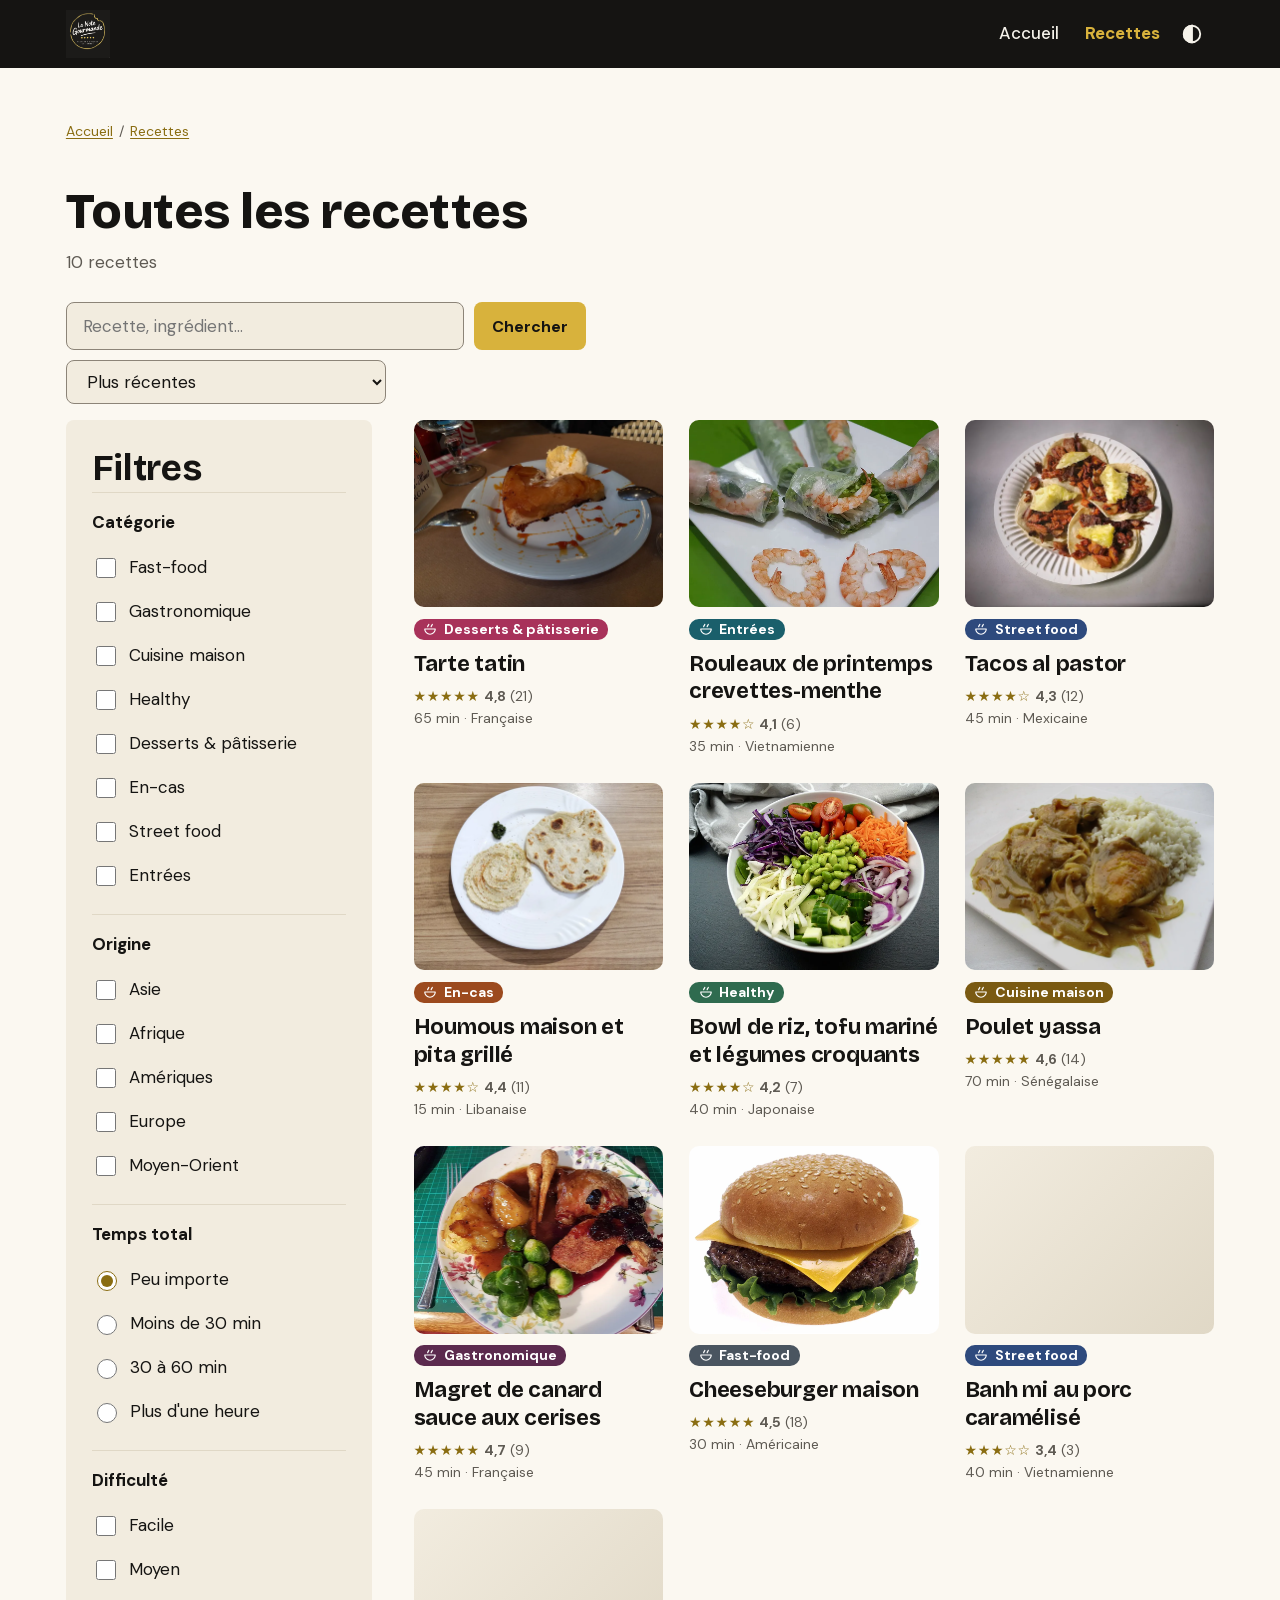
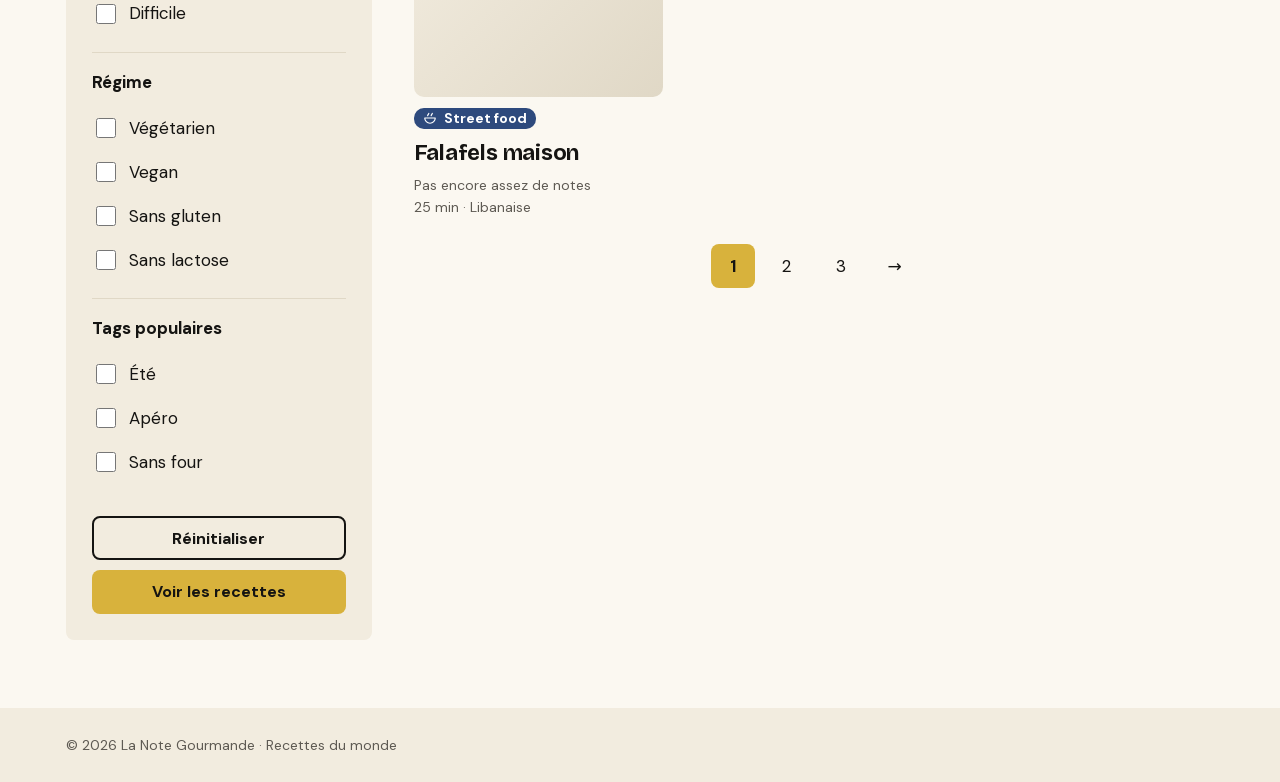
==== commit 795e96df: "Add free-licence photos to the eight sample recipes, with visible credits" ====
--- a/catalogue.html
+++ b/catalogue.html
@@ -182,7 +182,7 @@
                <img src="..." alt="Description du plat" width="400" height="300" loading="lazy"> (4:3, WebP). -->
                         <li>
               <article class="carte">
-                <div class="photo" role="img" aria-label="Photo : Tarte tatin"></div>
+                <img class="photo" src="assets/image/recettes/tarte-tatin.webp" alt="Part de tarte tatin caramélisée, avec une boule de glace à la vanille" width="1000" height="750" loading="lazy">
                 <div>
                   <span class="badge" data-cat="desserts-patisserie">
                     <svg viewBox="0 0 24 24" fill="none" stroke="currentColor" stroke-width="2" stroke-linecap="round"
@@ -206,7 +206,7 @@
             </li>
             <li>
               <article class="carte">
-                <div class="photo" role="img" aria-label="Photo : Rouleaux de printemps crevettes-menthe"></div>
+                <img class="photo" src="assets/image/recettes/rouleaux-de-printemps.webp" alt="Rouleaux de printemps frais aux crevettes et à la salade, avec des crevettes cuites" width="1000" height="750" loading="lazy">
                 <div>
                   <span class="badge" data-cat="entrees">
                     <svg viewBox="0 0 24 24" fill="none" stroke="currentColor" stroke-width="2" stroke-linecap="round"
@@ -230,7 +230,7 @@
             </li>
             <li>
               <article class="carte">
-                <div class="photo" role="img" aria-label="Photo : Tacos al pastor"></div>
+                <img class="photo" src="assets/image/recettes/tacos-al-pastor.webp" alt="Tacos al pastor garnis de porc mariné et de morceaux d&#x27;ananas" width="1000" height="750" loading="lazy">
                 <div>
                   <span class="badge" data-cat="street-food">
                     <svg viewBox="0 0 24 24" fill="none" stroke="currentColor" stroke-width="2" stroke-linecap="round"
@@ -254,7 +254,7 @@
             </li>
             <li>
               <article class="carte">
-                <div class="photo" role="img" aria-label="Photo : Houmous maison et pita grillé"></div>
+                <img class="photo" src="assets/image/recettes/houmous-pita.webp" alt="Houmous parsemé de paprika, servi avec un pain plat grillé" width="1000" height="750" loading="lazy">
                 <div>
                   <span class="badge" data-cat="en-cas">
                     <svg viewBox="0 0 24 24" fill="none" stroke="currentColor" stroke-width="2" stroke-linecap="round"
@@ -278,7 +278,7 @@
             </li>
             <li>
               <article class="carte">
-                <div class="photo" role="img" aria-label="Photo : Bowl de riz, tofu mariné et légumes croquants"></div>
+                <img class="photo" src="assets/image/recettes/bowl-riz-tofu.webp" alt="Bol végétal garni d&#x27;edamame, de carotte râpée, de concombre, de chou rouge et de tomates cerises" width="1000" height="750" loading="lazy">
                 <div>
                   <span class="badge" data-cat="healthy">
                     <svg viewBox="0 0 24 24" fill="none" stroke="currentColor" stroke-width="2" stroke-linecap="round"
@@ -302,7 +302,7 @@
             </li>
             <li>
               <article class="carte">
-                <div class="photo" role="img" aria-label="Photo : Poulet yassa"></div>
+                <img class="photo" src="assets/image/recettes/poulet-yassa.webp" alt="Poulet yassa : des cuisses de poulet dans une sauce aux oignons, avec du riz blanc" width="1000" height="750" loading="lazy">
                 <div>
                   <span class="badge" data-cat="cuisine-maison">
                     <svg viewBox="0 0 24 24" fill="none" stroke="currentColor" stroke-width="2" stroke-linecap="round"
@@ -326,7 +326,7 @@
             </li>
             <li>
               <article class="carte">
-                <div class="photo" role="img" aria-label="Photo : Magret de canard sauce aux cerises"></div>
+                <img class="photo" src="assets/image/recettes/magret-canard-cerises.webp" alt="Canard rôti à la peau dorée, nappé de cerises, avec des pommes de terre rôties et des choux de Bruxelles" width="1000" height="750" loading="lazy">
                 <div>
                   <span class="badge" data-cat="gastronomique">
                     <svg viewBox="0 0 24 24" fill="none" stroke="currentColor" stroke-width="2" stroke-linecap="round"
@@ -350,7 +350,7 @@
             </li>
             <li>
               <article class="carte">
-                <div class="photo" role="img" aria-label="Photo : Cheeseburger maison"></div>
+                <img class="photo" src="assets/image/recettes/cheeseburger-maison.webp" alt="Cheeseburger : un steak grillé, une tranche de fromage fondu et de la salade dans un pain aux graines de sésame" width="1000" height="750" loading="lazy">
                 <div>
                   <span class="badge" data-cat="fast-food">
                     <svg viewBox="0 0 24 24" fill="none" stroke="currentColor" stroke-width="2" stroke-linecap="round"
--- a/style.css
+++ b/style.css
@@ -234,6 +234,7 @@
 .grille { list-style: none; margin: 0; padding: 0; display: flex; flex-direction: column; gap: var(--s0); }
 .carte { position: relative; display: grid; grid-template-columns: 7rem 1fr; gap: var(--s0); align-items: center; }
 .photo { aspect-ratio: 4 / 3; border-radius: var(--s-1); background: linear-gradient(135deg, var(--surface), var(--bordure)); }
+img.photo { width: 100%; height: auto; object-fit: cover; }   /* vraie photo : remplit le cadre 4:3 */
 .carte__titre { margin: var(--s-2) 0; }
 .carte__titre a { color: inherit; text-decoration: none; }
 .carte__titre a::after { content: ""; position: absolute; inset: 0; }   /* toute la carte est cliquable */
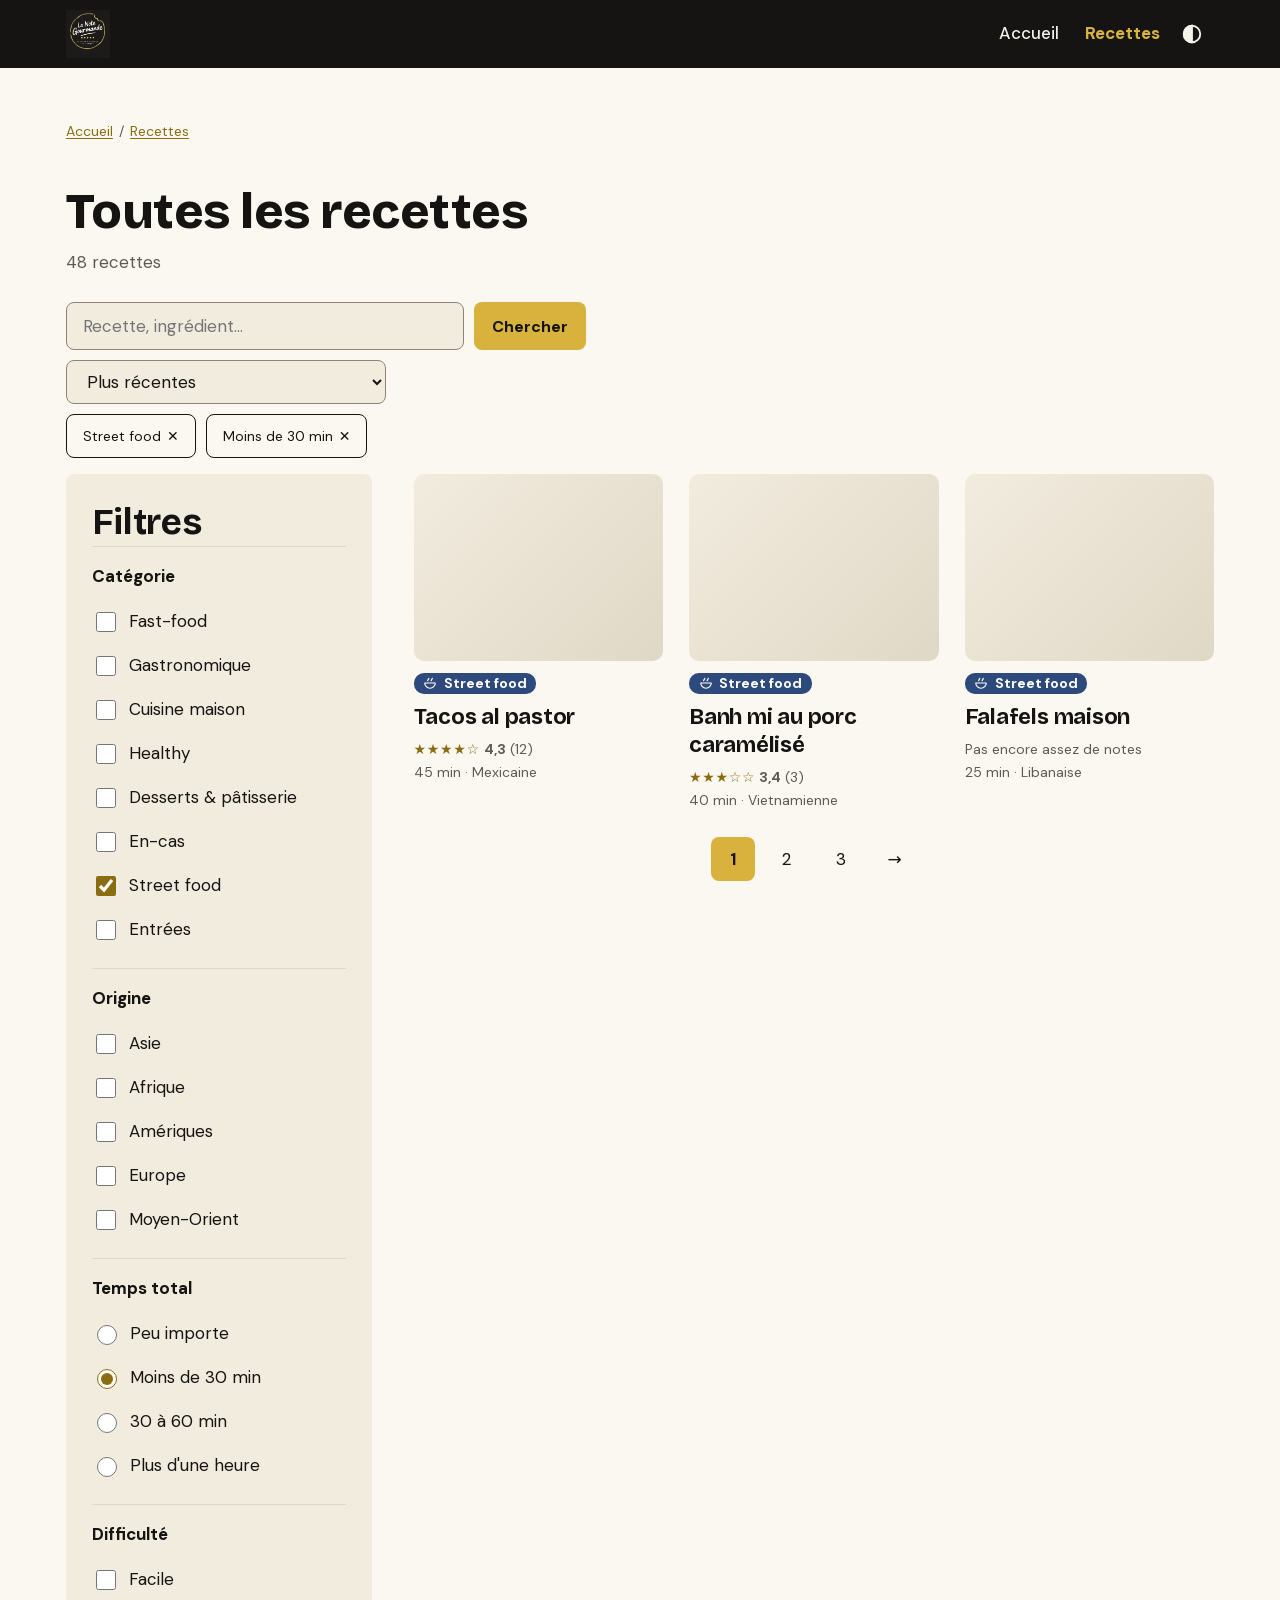
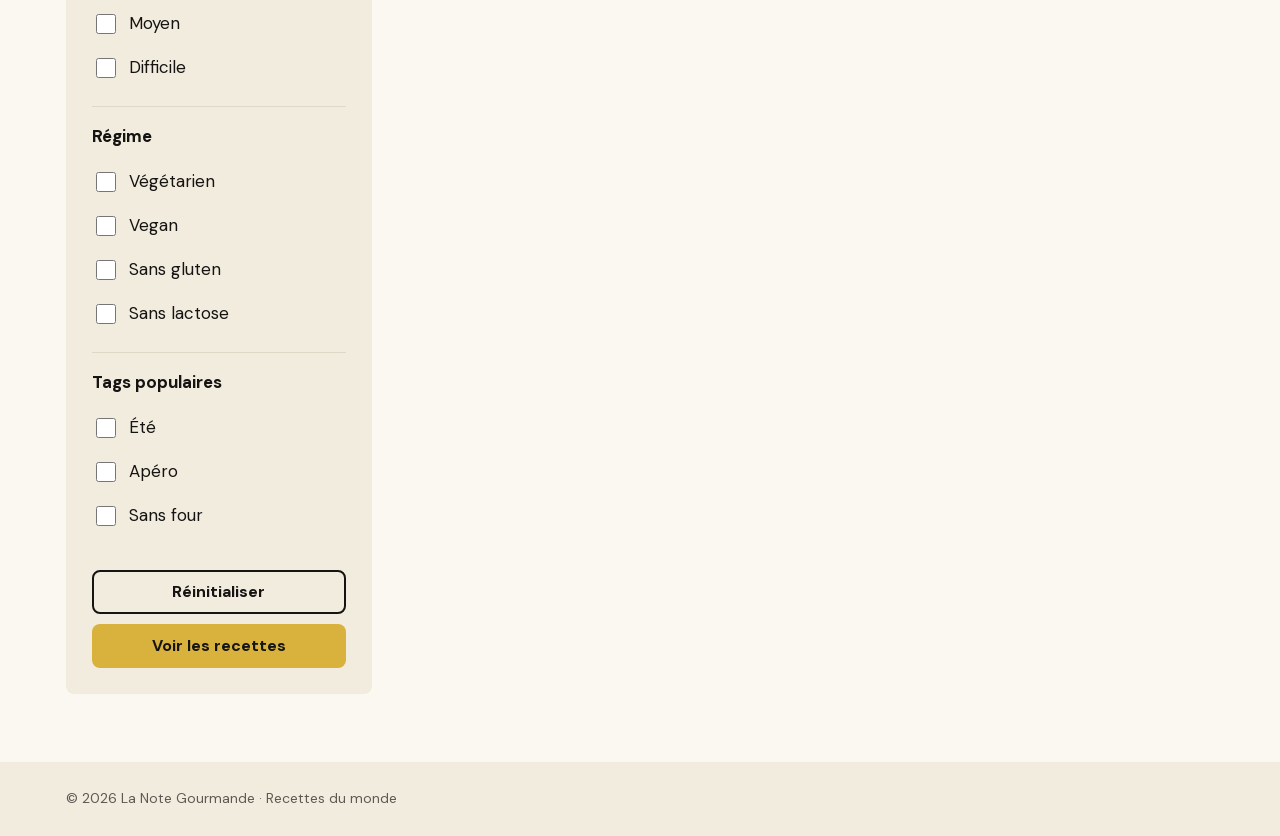
==== commit 031b3fcc: "Merge pull request #4 from thierrybwuzure/theme-toggle Thèmes clair et sombre avec bouton dans l'en-" ====
--- a/catalogue.html
+++ b/catalogue.html
@@ -67,8 +67,8 @@
 
     <div data-masquable>
       <h1>Toutes les recettes</h1>
-      <!-- PHP : count($recettes). Ici, 10 est un exemple : huit recettes (une par catégorie) et deux cartes sans page. -->
-      <p class="compteur"><span id="nb-resultats">10</span> recettes</p>
+      <!-- PHP : count($recettes). Ici, 48 est un exemple et trois cartes sont montrées. -->
+      <p class="compteur"><span id="nb-resultats">48</span> recettes</p>
     </div>
 
     <!-- Un seul formulaire GET : recherche, tri et filtres.
@@ -85,7 +85,7 @@
       <div class="outils" data-masquable>
         <!-- Visible seulement avec JavaScript, sous 1024 px ; le nombre est calculé par le script -->
         <button type="button" class="btn btn--or btn-filtres" aria-controls="filtres" aria-expanded="false">
-          Filtres <span></span>
+          Filtres <span>(2)</span>
         </button>
         <label class="tri">
           <span class="sr-only">Trier par</span>
@@ -98,9 +98,13 @@
         <noscript><button type="submit" class="btn btn--contour">Trier</button></noscript>
       </div>
 
-      <!-- Filtres actifs : chaque lien est l'adresse de la page sans ce filtre (PHP la construira).
-         Aucun filtre ici, donc la liste n'est pas affichée :
-         <ul class="filtres-actifs" aria-label="Filtres actifs" data-masquable> <li><a href="catalogue.html?temps=30">Moins de 30 min ✕</a></li> </ul> -->
+      <!-- Filtres actifs : chaque lien est l'adresse de la page sans ce filtre (PHP la construira) -->
+      <ul class="filtres-actifs" aria-label="Filtres actifs" data-masquable>
+        <li><a href="catalogue.html?temps=30">Street food <span aria-hidden="true">✕</span><span class="sr-only">
+              (retirer ce filtre)</span></a></li>
+        <li><a href="catalogue.html?categorie[]=street-food">Moins de 30 min <span aria-hidden="true">✕</span><span
+              class="sr-only"> (retirer ce filtre)</span></a></li>
+      </ul>
 
       <div class="disposition">
 
@@ -121,7 +125,7 @@
             <label><input type="checkbox" name="categorie[]" value="desserts-patisserie"> Desserts &amp;
               pâtisserie</label>
             <label><input type="checkbox" name="categorie[]" value="en-cas"> En-cas</label>
-            <label><input type="checkbox" name="categorie[]" value="street-food"> Street food</label>
+            <label><input type="checkbox" name="categorie[]" value="street-food" checked> Street food</label>
             <label><input type="checkbox" name="categorie[]" value="entrees"> Entrées</label>
           </fieldset>
 
@@ -137,8 +141,8 @@
           <fieldset>
             <legend>Temps total</legend>
             <!-- Un seul choix possible : des boutons radio -->
-            <label><input type="radio" name="temps" value="" checked> Peu importe</label>
-            <label><input type="radio" name="temps" value="30"> Moins de 30 min</label>
+            <label><input type="radio" name="temps" value=""> Peu importe</label>
+            <label><input type="radio" name="temps" value="30" checked> Moins de 30 min</label>
             <label><input type="radio" name="temps" value="60"> 30 à 60 min</label>
             <label><input type="radio" name="temps" value="plus"> Plus d'une heure</label>
           </fieldset>
@@ -180,57 +184,9 @@
             <!-- PHP : foreach ($recettes as $r).
                Photos : remplacer chaque <div class="photo"> par
                <img src="..." alt="Description du plat" width="400" height="300" loading="lazy"> (4:3, WebP). -->
-                        <li>
-              <article class="carte">
-                <img class="photo" src="assets/image/recettes/tarte-tatin.webp" alt="Part de tarte tatin caramélisée, avec une boule de glace à la vanille" width="1000" height="750" loading="lazy">
-                <div>
-                  <span class="badge" data-cat="desserts-patisserie">
-                    <svg viewBox="0 0 24 24" fill="none" stroke="currentColor" stroke-width="2" stroke-linecap="round"
-                      stroke-linejoin="round" aria-hidden="true">
-                      <path d="M3 12h18a9 9 0 0 1-18 0z" />
-                      <path d="M8 8c0-2 2-2 2-4M14 8c0-2 2-2 2-4" />
-                    </svg>
-                    Desserts &amp; pâtisserie
-                  </span>
-                  <h3 class="carte__titre"><a href="recette-tarte-tatin.html">Tarte tatin</a></h3>
-                  <p class="carte__meta">
-                    <span class="carte__note">
-                      <span class="etoiles" aria-hidden="true">★★★★★</span>
-                      <strong aria-hidden="true">4,8</strong> (21)
-                      <span class="sr-only">Note moyenne : 4,8 sur 5, 21 notes</span>
-                    </span>
-                    65 min · Française
-                  </p>
-                </div>
-              </article>
-            </li>
             <li>
               <article class="carte">
-                <img class="photo" src="assets/image/recettes/rouleaux-de-printemps.webp" alt="Rouleaux de printemps frais aux crevettes et à la salade, avec des crevettes cuites" width="1000" height="750" loading="lazy">
-                <div>
-                  <span class="badge" data-cat="entrees">
-                    <svg viewBox="0 0 24 24" fill="none" stroke="currentColor" stroke-width="2" stroke-linecap="round"
-                      stroke-linejoin="round" aria-hidden="true">
-                      <path d="M3 12h18a9 9 0 0 1-18 0z" />
-                      <path d="M8 8c0-2 2-2 2-4M14 8c0-2 2-2 2-4" />
-                    </svg>
-                    Entrées
-                  </span>
-                  <h3 class="carte__titre"><a href="recette-rouleaux-de-printemps.html">Rouleaux de printemps crevettes-menthe</a></h3>
-                  <p class="carte__meta">
-                    <span class="carte__note">
-                      <span class="etoiles" aria-hidden="true">★★★★☆</span>
-                      <strong aria-hidden="true">4,1</strong> (6)
-                      <span class="sr-only">Note moyenne : 4,1 sur 5, 6 notes</span>
-                    </span>
-                    35 min · Vietnamienne
-                  </p>
-                </div>
-              </article>
-            </li>
-            <li>
-              <article class="carte">
-                <img class="photo" src="assets/image/recettes/tacos-al-pastor.webp" alt="Tacos al pastor garnis de porc mariné et de morceaux d&#x27;ananas" width="1000" height="750" loading="lazy">
+                <div class="photo" role="img" aria-label="Photo des tacos al pastor"></div>
                 <div>
                   <span class="badge" data-cat="street-food">
                     <svg viewBox="0 0 24 24" fill="none" stroke="currentColor" stroke-width="2" stroke-linecap="round"
@@ -240,7 +196,7 @@
                     </svg>
                     Street food
                   </span>
-                  <h3 class="carte__titre"><a href="recette-tacos-al-pastor.html">Tacos al pastor</a></h3>
+                  <h3 class="carte__titre"><a href="#">Tacos al pastor</a></h3>
                   <p class="carte__meta">
                     <span class="carte__note">
                       <span class="etoiles" aria-hidden="true">★★★★☆</span>
@@ -248,126 +204,6 @@
                       <span class="sr-only">Note moyenne : 4,3 sur 5, 12 notes</span>
                     </span>
                     45 min · Mexicaine
-                  </p>
-                </div>
-              </article>
-            </li>
-            <li>
-              <article class="carte">
-                <img class="photo" src="assets/image/recettes/houmous-pita.webp" alt="Houmous parsemé de paprika, servi avec un pain plat grillé" width="1000" height="750" loading="lazy">
-                <div>
-                  <span class="badge" data-cat="en-cas">
-                    <svg viewBox="0 0 24 24" fill="none" stroke="currentColor" stroke-width="2" stroke-linecap="round"
-                      stroke-linejoin="round" aria-hidden="true">
-                      <path d="M3 12h18a9 9 0 0 1-18 0z" />
-                      <path d="M8 8c0-2 2-2 2-4M14 8c0-2 2-2 2-4" />
-                    </svg>
-                    En-cas
-                  </span>
-                  <h3 class="carte__titre"><a href="recette-houmous-pita.html">Houmous maison et pita grillé</a></h3>
-                  <p class="carte__meta">
-                    <span class="carte__note">
-                      <span class="etoiles" aria-hidden="true">★★★★☆</span>
-                      <strong aria-hidden="true">4,4</strong> (11)
-                      <span class="sr-only">Note moyenne : 4,4 sur 5, 11 notes</span>
-                    </span>
-                    15 min · Libanaise
-                  </p>
-                </div>
-              </article>
-            </li>
-            <li>
-              <article class="carte">
-                <img class="photo" src="assets/image/recettes/bowl-riz-tofu.webp" alt="Bol végétal garni d&#x27;edamame, de carotte râpée, de concombre, de chou rouge et de tomates cerises" width="1000" height="750" loading="lazy">
-                <div>
-                  <span class="badge" data-cat="healthy">
-                    <svg viewBox="0 0 24 24" fill="none" stroke="currentColor" stroke-width="2" stroke-linecap="round"
-                      stroke-linejoin="round" aria-hidden="true">
-                      <path d="M3 12h18a9 9 0 0 1-18 0z" />
-                      <path d="M8 8c0-2 2-2 2-4M14 8c0-2 2-2 2-4" />
-                    </svg>
-                    Healthy
-                  </span>
-                  <h3 class="carte__titre"><a href="recette-bowl-riz-tofu.html">Bowl de riz, tofu mariné et légumes croquants</a></h3>
-                  <p class="carte__meta">
-                    <span class="carte__note">
-                      <span class="etoiles" aria-hidden="true">★★★★☆</span>
-                      <strong aria-hidden="true">4,2</strong> (7)
-                      <span class="sr-only">Note moyenne : 4,2 sur 5, 7 notes</span>
-                    </span>
-                    40 min · Japonaise
-                  </p>
-                </div>
-              </article>
-            </li>
-            <li>
-              <article class="carte">
-                <img class="photo" src="assets/image/recettes/poulet-yassa.webp" alt="Poulet yassa : des cuisses de poulet dans une sauce aux oignons, avec du riz blanc" width="1000" height="750" loading="lazy">
-                <div>
-                  <span class="badge" data-cat="cuisine-maison">
-                    <svg viewBox="0 0 24 24" fill="none" stroke="currentColor" stroke-width="2" stroke-linecap="round"
-                      stroke-linejoin="round" aria-hidden="true">
-                      <path d="M3 12h18a9 9 0 0 1-18 0z" />
-                      <path d="M8 8c0-2 2-2 2-4M14 8c0-2 2-2 2-4" />
-                    </svg>
-                    Cuisine maison
-                  </span>
-                  <h3 class="carte__titre"><a href="recette-poulet-yassa.html">Poulet yassa</a></h3>
-                  <p class="carte__meta">
-                    <span class="carte__note">
-                      <span class="etoiles" aria-hidden="true">★★★★★</span>
-                      <strong aria-hidden="true">4,6</strong> (14)
-                      <span class="sr-only">Note moyenne : 4,6 sur 5, 14 notes</span>
-                    </span>
-                    70 min · Sénégalaise
-                  </p>
-                </div>
-              </article>
-            </li>
-            <li>
-              <article class="carte">
-                <img class="photo" src="assets/image/recettes/magret-canard-cerises.webp" alt="Canard rôti à la peau dorée, nappé de cerises, avec des pommes de terre rôties et des choux de Bruxelles" width="1000" height="750" loading="lazy">
-                <div>
-                  <span class="badge" data-cat="gastronomique">
-                    <svg viewBox="0 0 24 24" fill="none" stroke="currentColor" stroke-width="2" stroke-linecap="round"
-                      stroke-linejoin="round" aria-hidden="true">
-                      <path d="M3 12h18a9 9 0 0 1-18 0z" />
-                      <path d="M8 8c0-2 2-2 2-4M14 8c0-2 2-2 2-4" />
-                    </svg>
-                    Gastronomique
-                  </span>
-                  <h3 class="carte__titre"><a href="recette-magret-canard-cerises.html">Magret de canard sauce aux cerises</a></h3>
-                  <p class="carte__meta">
-                    <span class="carte__note">
-                      <span class="etoiles" aria-hidden="true">★★★★★</span>
-                      <strong aria-hidden="true">4,7</strong> (9)
-                      <span class="sr-only">Note moyenne : 4,7 sur 5, 9 notes</span>
-                    </span>
-                    45 min · Française
-                  </p>
-                </div>
-              </article>
-            </li>
-            <li>
-              <article class="carte">
-                <img class="photo" src="assets/image/recettes/cheeseburger-maison.webp" alt="Cheeseburger : un steak grillé, une tranche de fromage fondu et de la salade dans un pain aux graines de sésame" width="1000" height="750" loading="lazy">
-                <div>
-                  <span class="badge" data-cat="fast-food">
-                    <svg viewBox="0 0 24 24" fill="none" stroke="currentColor" stroke-width="2" stroke-linecap="round"
-                      stroke-linejoin="round" aria-hidden="true">
-                      <path d="M3 12h18a9 9 0 0 1-18 0z" />
-                      <path d="M8 8c0-2 2-2 2-4M14 8c0-2 2-2 2-4" />
-                    </svg>
-                    Fast-food
-                  </span>
-                  <h3 class="carte__titre"><a href="recette-cheeseburger-maison.html">Cheeseburger maison</a></h3>
-                  <p class="carte__meta">
-                    <span class="carte__note">
-                      <span class="etoiles" aria-hidden="true">★★★★★</span>
-                      <strong aria-hidden="true">4,5</strong> (18)
-                      <span class="sr-only">Note moyenne : 4,5 sur 5, 18 notes</span>
-                    </span>
-                    30 min · Américaine
                   </p>
                 </div>
               </article>
--- a/style.css
+++ b/style.css
@@ -234,7 +234,6 @@
 .grille { list-style: none; margin: 0; padding: 0; display: flex; flex-direction: column; gap: var(--s0); }
 .carte { position: relative; display: grid; grid-template-columns: 7rem 1fr; gap: var(--s0); align-items: center; }
 .photo { aspect-ratio: 4 / 3; border-radius: var(--s-1); background: linear-gradient(135deg, var(--surface), var(--bordure)); }
-img.photo { width: 100%; height: auto; object-fit: cover; }   /* vraie photo : remplit le cadre 4:3 */
 .carte__titre { margin: var(--s-2) 0; }
 .carte__titre a { color: inherit; text-decoration: none; }
 .carte__titre a::after { content: ""; position: absolute; inset: 0; }   /* toute la carte est cliquable */
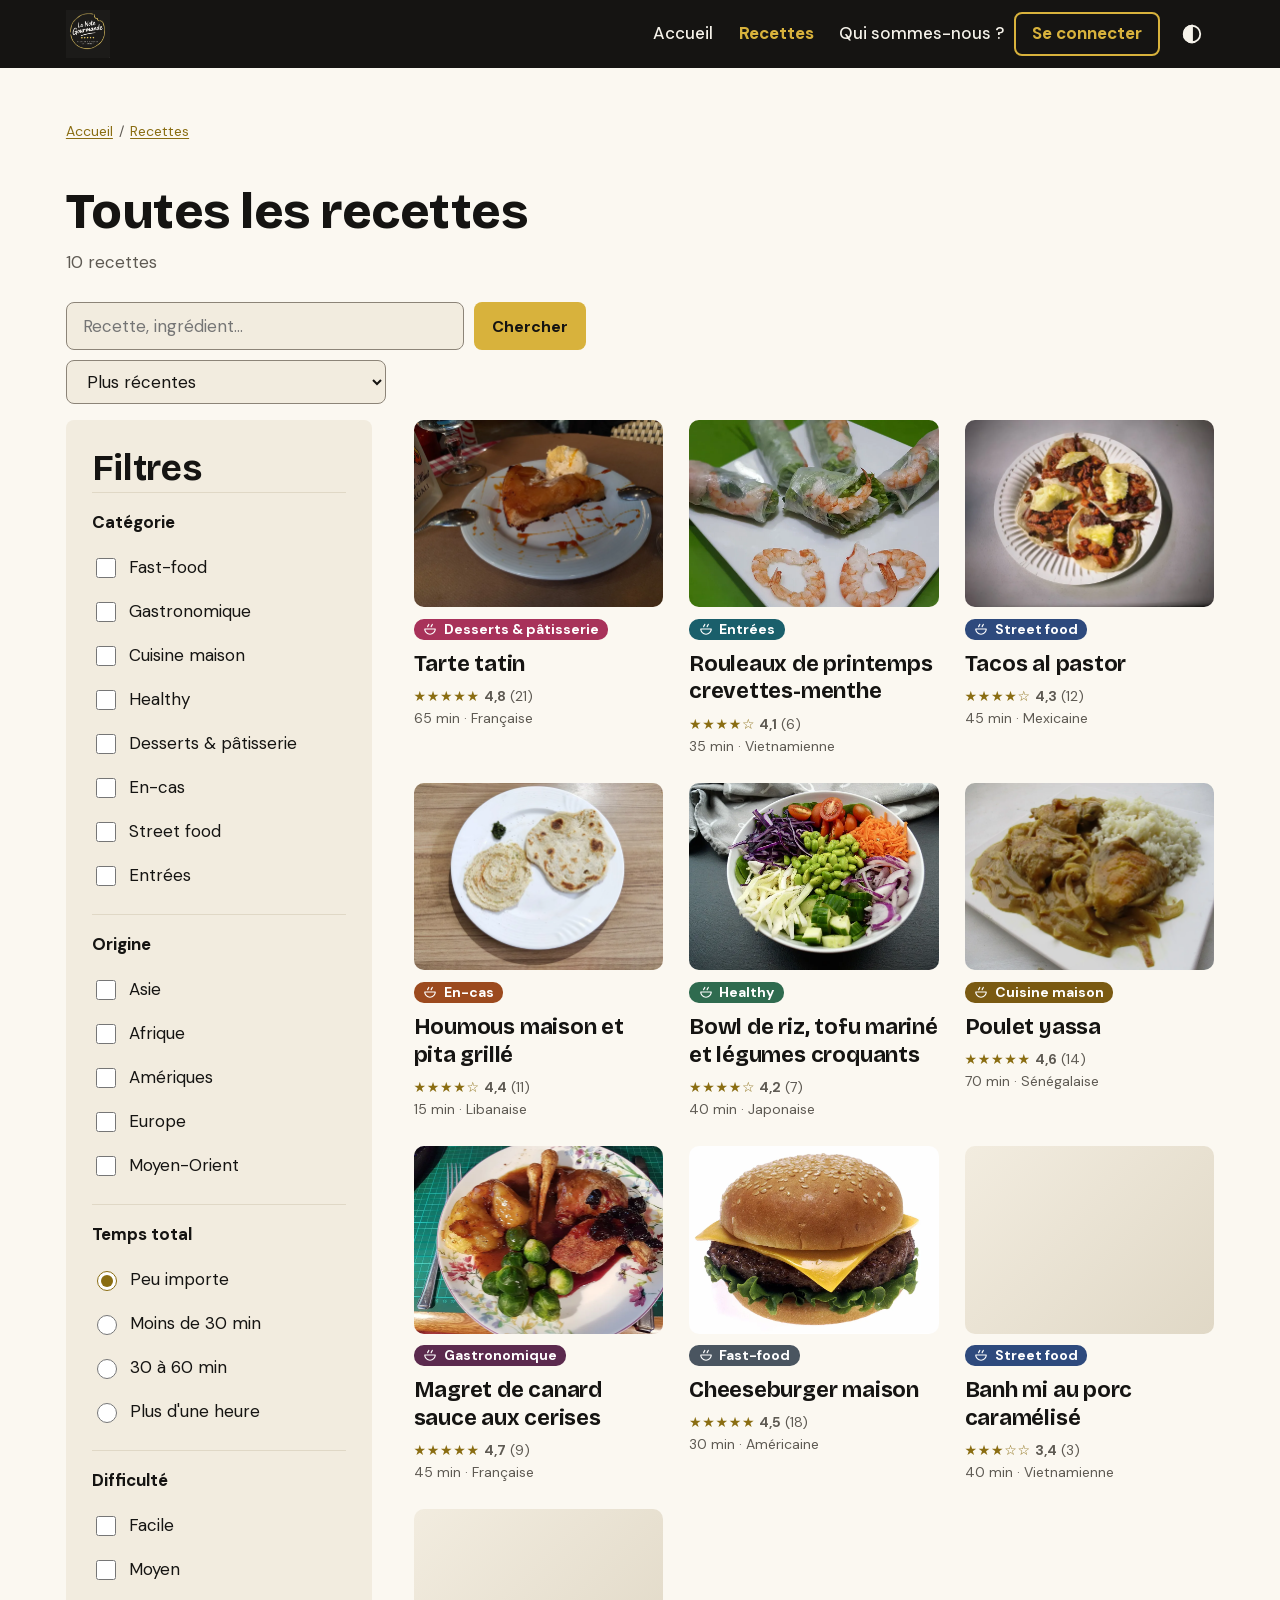
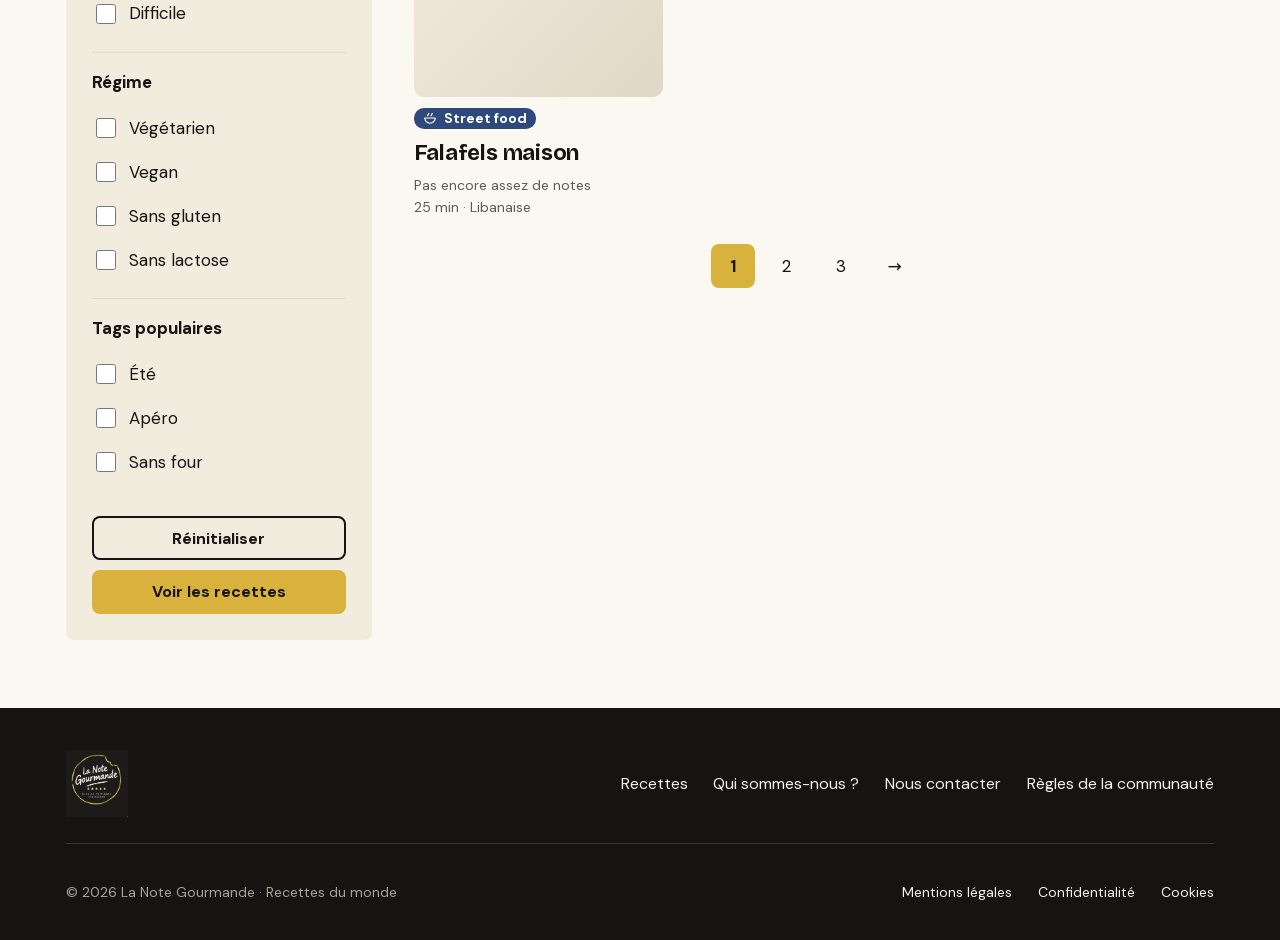
==== commit 32eadc8f: "Integrate Quentin's header and footer content into the shared header and footer" ====
--- a/catalogue.html
+++ b/catalogue.html
@@ -25,9 +25,10 @@
       <ul>
         <li><a href="index.html">Accueil</a></li>
         <li><a href="catalogue.html" aria-current="page">Recettes</a></li>
-        <!-- À ajouter quand les pages existent : Le voyage, Qui sommes-nous ? -->
+        <li><a href="#">Qui sommes-nous ?</a></li>
       </ul>
     </nav>
+    <a href="#" class="entete__connexion">Se connecter</a>
     <button type="button" class="theme-btn" aria-label="Passer au thème clair">
       <svg viewBox="0 0 24 24" fill="none" stroke="currentColor" stroke-width="2" aria-hidden="true">
         <circle cx="12" cy="12" r="9" />
@@ -53,6 +54,8 @@
     <ul>
       <li><a href="index.html">Accueil</a></li>
       <li><a href="catalogue.html" aria-current="page">Recettes</a></li>
+      <li><a href="#">Qui sommes-nous ?</a></li>
+      <li><a href="#">Se connecter</a></li>
     </ul>
   </dialog>
 
@@ -67,8 +70,8 @@
 
     <div data-masquable>
       <h1>Toutes les recettes</h1>
-      <!-- PHP : count($recettes). Ici, 48 est un exemple et trois cartes sont montrées. -->
-      <p class="compteur"><span id="nb-resultats">48</span> recettes</p>
+      <!-- PHP : count($recettes). Ici, 10 est un exemple : huit recettes (une par catégorie) et deux cartes sans page. -->
+      <p class="compteur"><span id="nb-resultats">10</span> recettes</p>
     </div>
 
     <!-- Un seul formulaire GET : recherche, tri et filtres.
@@ -85,7 +88,7 @@
       <div class="outils" data-masquable>
         <!-- Visible seulement avec JavaScript, sous 1024 px ; le nombre est calculé par le script -->
         <button type="button" class="btn btn--or btn-filtres" aria-controls="filtres" aria-expanded="false">
-          Filtres <span>(2)</span>
+          Filtres <span></span>
         </button>
         <label class="tri">
           <span class="sr-only">Trier par</span>
@@ -98,13 +101,9 @@
         <noscript><button type="submit" class="btn btn--contour">Trier</button></noscript>
       </div>
 
-      <!-- Filtres actifs : chaque lien est l'adresse de la page sans ce filtre (PHP la construira) -->
-      <ul class="filtres-actifs" aria-label="Filtres actifs" data-masquable>
-        <li><a href="catalogue.html?temps=30">Street food <span aria-hidden="true">✕</span><span class="sr-only">
-              (retirer ce filtre)</span></a></li>
-        <li><a href="catalogue.html?categorie[]=street-food">Moins de 30 min <span aria-hidden="true">✕</span><span
-              class="sr-only"> (retirer ce filtre)</span></a></li>
-      </ul>
+      <!-- Filtres actifs : chaque lien est l'adresse de la page sans ce filtre (PHP la construira).
+         Aucun filtre ici, donc la liste n'est pas affichée :
+         <ul class="filtres-actifs" aria-label="Filtres actifs" data-masquable> <li><a href="catalogue.html?temps=30">Moins de 30 min ✕</a></li> </ul> -->
 
       <div class="disposition">
 
@@ -125,7 +124,7 @@
             <label><input type="checkbox" name="categorie[]" value="desserts-patisserie"> Desserts &amp;
               pâtisserie</label>
             <label><input type="checkbox" name="categorie[]" value="en-cas"> En-cas</label>
-            <label><input type="checkbox" name="categorie[]" value="street-food" checked> Street food</label>
+            <label><input type="checkbox" name="categorie[]" value="street-food"> Street food</label>
             <label><input type="checkbox" name="categorie[]" value="entrees"> Entrées</label>
           </fieldset>
 
@@ -141,8 +140,8 @@
           <fieldset>
             <legend>Temps total</legend>
             <!-- Un seul choix possible : des boutons radio -->
-            <label><input type="radio" name="temps" value=""> Peu importe</label>
-            <label><input type="radio" name="temps" value="30" checked> Moins de 30 min</label>
+            <label><input type="radio" name="temps" value="" checked> Peu importe</label>
+            <label><input type="radio" name="temps" value="30"> Moins de 30 min</label>
             <label><input type="radio" name="temps" value="60"> 30 à 60 min</label>
             <label><input type="radio" name="temps" value="plus"> Plus d'une heure</label>
           </fieldset>
@@ -184,9 +183,57 @@
             <!-- PHP : foreach ($recettes as $r).
                Photos : remplacer chaque <div class="photo"> par
                <img src="..." alt="Description du plat" width="400" height="300" loading="lazy"> (4:3, WebP). -->
-            <li>
-              <article class="carte">
-                <div class="photo" role="img" aria-label="Photo des tacos al pastor"></div>
+                        <li>
+              <article class="carte">
+                <img class="photo" src="assets/image/recettes/tarte-tatin.webp" alt="Part de tarte tatin caramélisée, avec une boule de glace à la vanille" width="1000" height="750" loading="lazy">
+                <div>
+                  <span class="badge" data-cat="desserts-patisserie">
+                    <svg viewBox="0 0 24 24" fill="none" stroke="currentColor" stroke-width="2" stroke-linecap="round"
+                      stroke-linejoin="round" aria-hidden="true">
+                      <path d="M3 12h18a9 9 0 0 1-18 0z" />
+                      <path d="M8 8c0-2 2-2 2-4M14 8c0-2 2-2 2-4" />
+                    </svg>
+                    Desserts &amp; pâtisserie
+                  </span>
+                  <h3 class="carte__titre"><a href="recette-tarte-tatin.html">Tarte tatin</a></h3>
+                  <p class="carte__meta">
+                    <span class="carte__note">
+                      <span class="etoiles" aria-hidden="true">★★★★★</span>
+                      <strong aria-hidden="true">4,8</strong> (21)
+                      <span class="sr-only">Note moyenne : 4,8 sur 5, 21 notes</span>
+                    </span>
+                    65 min · Française
+                  </p>
+                </div>
+              </article>
+            </li>
+            <li>
+              <article class="carte">
+                <img class="photo" src="assets/image/recettes/rouleaux-de-printemps.webp" alt="Rouleaux de printemps frais aux crevettes et à la salade, avec des crevettes cuites" width="1000" height="750" loading="lazy">
+                <div>
+                  <span class="badge" data-cat="entrees">
+                    <svg viewBox="0 0 24 24" fill="none" stroke="currentColor" stroke-width="2" stroke-linecap="round"
+                      stroke-linejoin="round" aria-hidden="true">
+                      <path d="M3 12h18a9 9 0 0 1-18 0z" />
+                      <path d="M8 8c0-2 2-2 2-4M14 8c0-2 2-2 2-4" />
+                    </svg>
+                    Entrées
+                  </span>
+                  <h3 class="carte__titre"><a href="recette-rouleaux-de-printemps.html">Rouleaux de printemps crevettes-menthe</a></h3>
+                  <p class="carte__meta">
+                    <span class="carte__note">
+                      <span class="etoiles" aria-hidden="true">★★★★☆</span>
+                      <strong aria-hidden="true">4,1</strong> (6)
+                      <span class="sr-only">Note moyenne : 4,1 sur 5, 6 notes</span>
+                    </span>
+                    35 min · Vietnamienne
+                  </p>
+                </div>
+              </article>
+            </li>
+            <li>
+              <article class="carte">
+                <img class="photo" src="assets/image/recettes/tacos-al-pastor.webp" alt="Tacos al pastor garnis de porc mariné et de morceaux d&#x27;ananas" width="1000" height="750" loading="lazy">
                 <div>
                   <span class="badge" data-cat="street-food">
                     <svg viewBox="0 0 24 24" fill="none" stroke="currentColor" stroke-width="2" stroke-linecap="round"
@@ -196,7 +243,7 @@
                     </svg>
                     Street food
                   </span>
-                  <h3 class="carte__titre"><a href="#">Tacos al pastor</a></h3>
+                  <h3 class="carte__titre"><a href="recette-tacos-al-pastor.html">Tacos al pastor</a></h3>
                   <p class="carte__meta">
                     <span class="carte__note">
                       <span class="etoiles" aria-hidden="true">★★★★☆</span>
@@ -204,6 +251,126 @@
                       <span class="sr-only">Note moyenne : 4,3 sur 5, 12 notes</span>
                     </span>
                     45 min · Mexicaine
+                  </p>
+                </div>
+              </article>
+            </li>
+            <li>
+              <article class="carte">
+                <img class="photo" src="assets/image/recettes/houmous-pita.webp" alt="Houmous parsemé de paprika, servi avec un pain plat grillé" width="1000" height="750" loading="lazy">
+                <div>
+                  <span class="badge" data-cat="en-cas">
+                    <svg viewBox="0 0 24 24" fill="none" stroke="currentColor" stroke-width="2" stroke-linecap="round"
+                      stroke-linejoin="round" aria-hidden="true">
+                      <path d="M3 12h18a9 9 0 0 1-18 0z" />
+                      <path d="M8 8c0-2 2-2 2-4M14 8c0-2 2-2 2-4" />
+                    </svg>
+                    En-cas
+                  </span>
+                  <h3 class="carte__titre"><a href="recette-houmous-pita.html">Houmous maison et pita grillé</a></h3>
+                  <p class="carte__meta">
+                    <span class="carte__note">
+                      <span class="etoiles" aria-hidden="true">★★★★☆</span>
+                      <strong aria-hidden="true">4,4</strong> (11)
+                      <span class="sr-only">Note moyenne : 4,4 sur 5, 11 notes</span>
+                    </span>
+                    15 min · Libanaise
+                  </p>
+                </div>
+              </article>
+            </li>
+            <li>
+              <article class="carte">
+                <img class="photo" src="assets/image/recettes/bowl-riz-tofu.webp" alt="Bol végétal garni d&#x27;edamame, de carotte râpée, de concombre, de chou rouge et de tomates cerises" width="1000" height="750" loading="lazy">
+                <div>
+                  <span class="badge" data-cat="healthy">
+                    <svg viewBox="0 0 24 24" fill="none" stroke="currentColor" stroke-width="2" stroke-linecap="round"
+                      stroke-linejoin="round" aria-hidden="true">
+                      <path d="M3 12h18a9 9 0 0 1-18 0z" />
+                      <path d="M8 8c0-2 2-2 2-4M14 8c0-2 2-2 2-4" />
+                    </svg>
+                    Healthy
+                  </span>
+                  <h3 class="carte__titre"><a href="recette-bowl-riz-tofu.html">Bowl de riz, tofu mariné et légumes croquants</a></h3>
+                  <p class="carte__meta">
+                    <span class="carte__note">
+                      <span class="etoiles" aria-hidden="true">★★★★☆</span>
+                      <strong aria-hidden="true">4,2</strong> (7)
+                      <span class="sr-only">Note moyenne : 4,2 sur 5, 7 notes</span>
+                    </span>
+                    40 min · Japonaise
+                  </p>
+                </div>
+              </article>
+            </li>
+            <li>
+              <article class="carte">
+                <img class="photo" src="assets/image/recettes/poulet-yassa.webp" alt="Poulet yassa : des cuisses de poulet dans une sauce aux oignons, avec du riz blanc" width="1000" height="750" loading="lazy">
+                <div>
+                  <span class="badge" data-cat="cuisine-maison">
+                    <svg viewBox="0 0 24 24" fill="none" stroke="currentColor" stroke-width="2" stroke-linecap="round"
+                      stroke-linejoin="round" aria-hidden="true">
+                      <path d="M3 12h18a9 9 0 0 1-18 0z" />
+                      <path d="M8 8c0-2 2-2 2-4M14 8c0-2 2-2 2-4" />
+                    </svg>
+                    Cuisine maison
+                  </span>
+                  <h3 class="carte__titre"><a href="recette-poulet-yassa.html">Poulet yassa</a></h3>
+                  <p class="carte__meta">
+                    <span class="carte__note">
+                      <span class="etoiles" aria-hidden="true">★★★★★</span>
+                      <strong aria-hidden="true">4,6</strong> (14)
+                      <span class="sr-only">Note moyenne : 4,6 sur 5, 14 notes</span>
+                    </span>
+                    70 min · Sénégalaise
+                  </p>
+                </div>
+              </article>
+            </li>
+            <li>
+              <article class="carte">
+                <img class="photo" src="assets/image/recettes/magret-canard-cerises.webp" alt="Canard rôti à la peau dorée, nappé de cerises, avec des pommes de terre rôties et des choux de Bruxelles" width="1000" height="750" loading="lazy">
+                <div>
+                  <span class="badge" data-cat="gastronomique">
+                    <svg viewBox="0 0 24 24" fill="none" stroke="currentColor" stroke-width="2" stroke-linecap="round"
+                      stroke-linejoin="round" aria-hidden="true">
+                      <path d="M3 12h18a9 9 0 0 1-18 0z" />
+                      <path d="M8 8c0-2 2-2 2-4M14 8c0-2 2-2 2-4" />
+                    </svg>
+                    Gastronomique
+                  </span>
+                  <h3 class="carte__titre"><a href="recette-magret-canard-cerises.html">Magret de canard sauce aux cerises</a></h3>
+                  <p class="carte__meta">
+                    <span class="carte__note">
+                      <span class="etoiles" aria-hidden="true">★★★★★</span>
+                      <strong aria-hidden="true">4,7</strong> (9)
+                      <span class="sr-only">Note moyenne : 4,7 sur 5, 9 notes</span>
+                    </span>
+                    45 min · Française
+                  </p>
+                </div>
+              </article>
+            </li>
+            <li>
+              <article class="carte">
+                <img class="photo" src="assets/image/recettes/cheeseburger-maison.webp" alt="Cheeseburger : un steak grillé, une tranche de fromage fondu et de la salade dans un pain aux graines de sésame" width="1000" height="750" loading="lazy">
+                <div>
+                  <span class="badge" data-cat="fast-food">
+                    <svg viewBox="0 0 24 24" fill="none" stroke="currentColor" stroke-width="2" stroke-linecap="round"
+                      stroke-linejoin="round" aria-hidden="true">
+                      <path d="M3 12h18a9 9 0 0 1-18 0z" />
+                      <path d="M8 8c0-2 2-2 2-4M14 8c0-2 2-2 2-4" />
+                    </svg>
+                    Fast-food
+                  </span>
+                  <h3 class="carte__titre"><a href="recette-cheeseburger-maison.html">Cheeseburger maison</a></h3>
+                  <p class="carte__meta">
+                    <span class="carte__note">
+                      <span class="etoiles" aria-hidden="true">★★★★★</span>
+                      <strong aria-hidden="true">4,5</strong> (18)
+                      <span class="sr-only">Note moyenne : 4,5 sur 5, 18 notes</span>
+                    </span>
+                    30 min · Américaine
                   </p>
                 </div>
               </article>
@@ -272,7 +439,25 @@
 
   <!-- Pied de page commun (plus tard footer.php) -->
   <footer class="pied" data-masquable>
-    <p>© 2026 La Note Gourmande · Recettes du monde</p>
+    <div class="pied__haut">
+      <a href="index.html" class="pied__logo"><img src="assets/image/logo/la-note-gourmande-noir-or_v1.png" alt="La Note Gourmande, accueil" height="68"></a>
+      <nav aria-label="Pied de page">
+        <ul class="pied__liens">
+          <li><a href="catalogue.html">Recettes</a></li>
+          <li><a href="#">Qui sommes-nous ?</a></li>
+          <li><a href="#">Nous contacter</a></li>
+          <li><a href="#">Règles de la communauté</a></li>
+        </ul>
+      </nav>
+    </div>
+    <div class="pied__bas">
+      <p>© 2026 La Note Gourmande · Recettes du monde</p>
+      <ul class="pied__legal" aria-label="Informations légales">
+        <li><a href="#">Mentions légales</a></li>
+        <li><a href="#">Confidentialité</a></li>
+        <li><a href="#">Cookies</a></li>
+      </ul>
+    </div>
   </footer>
 
 </body>
--- a/style.css
+++ b/style.css
@@ -154,6 +154,9 @@
 .entete__logo { margin-right: auto; display: block; }
 .entete__logo img { height: 3rem; width: auto; }
 .entete__nav { display: none; }
+.entete .entete__connexion { display: none; align-items: center; min-height: var(--cible); padding: 0 var(--s0);
+                             border: 2px solid var(--or); border-radius: var(--rayon); color: var(--or); font-weight: 700; }
+.entete .entete__connexion:hover { background: var(--or); color: var(--texte-sur-or); }
 .entete__nav ul { list-style: none; margin: 0; padding: 0; display: flex; gap: var(--s1); }
 .entete__nav a { display: inline-flex; align-items: center; min-height: var(--cible); font-weight: 500; }
 .entete__nav [aria-current="page"] { color: var(--or); font-weight: 700; }
@@ -234,6 +237,7 @@
 .grille { list-style: none; margin: 0; padding: 0; display: flex; flex-direction: column; gap: var(--s0); }
 .carte { position: relative; display: grid; grid-template-columns: 7rem 1fr; gap: var(--s0); align-items: center; }
 .photo { aspect-ratio: 4 / 3; border-radius: var(--s-1); background: linear-gradient(135deg, var(--surface), var(--bordure)); }
+img.photo { width: 100%; height: auto; object-fit: cover; }   /* vraie photo : remplit le cadre 4:3 */
 .carte__titre { margin: var(--s-2) 0; }
 .carte__titre a { color: inherit; text-decoration: none; }
 .carte__titre a::after { content: ""; position: absolute; inset: 0; }   /* toute la carte est cliquable */
@@ -268,8 +272,20 @@
 .atouts p { margin: var(--s-2) 0 0; color: var(--texte-2); }
 
 /* ---------- Pied de page ---------- */
-.pied { padding: var(--s1) var(--s0); background: var(--surface); color: var(--texte-2); font-size: .875rem; }
+/* Pied de page : toujours sombre, comme l'en-tête (logo pour fond noir). Liens et mentions repris de la branche de Quentin. */
+.pied { padding: var(--s2) var(--s0) var(--s1); background: var(--noir); color: #A8A39A; font-size: .875rem; }
+.pied a { color: var(--blanc-casse); text-decoration: none; }
+.pied a:hover { color: var(--or-survol); text-decoration: underline; }
+.pied :focus-visible { outline-color: var(--or); }
 .pied p { margin: 0; }
+.pied ul { list-style: none; margin: 0; padding: 0; }
+.pied__haut { display: flex; flex-direction: column; gap: var(--s0); padding-bottom: var(--s1); border-bottom: 1px solid #3A3630; }
+.pied__logo { display: block; width: fit-content; }
+.pied__logo img { height: var(--s3); width: auto; }
+.pied__liens a { display: inline-flex; align-items: center; min-height: var(--cible); font-size: 1rem; }
+.pied__bas { display: flex; flex-direction: column; gap: var(--s-1); padding-top: var(--s1); }
+.pied__legal { display: flex; flex-wrap: wrap; gap: 0 var(--s1); }
+.pied__legal a { display: inline-flex; align-items: center; min-height: var(--cible); }
 
 /* ==========================================================================
    TABLETTE (600 px et plus) : cartes en grille de 2
@@ -292,7 +308,11 @@
   /* en-tête et pied de page alignés sur la colonne de contenu (75 rem) */
   .entete { padding-inline: max(var(--s1), calc((100% - 75rem) / 2 + var(--s1))); }
   .pied { padding-inline: max(var(--s1), calc((100% - 75rem) / 2 + var(--s1))); }
+  .pied__haut { flex-direction: row; align-items: center; justify-content: space-between; }
+  .pied__liens { display: flex; gap: var(--s1); }
+  .pied__bas { flex-direction: row; align-items: center; justify-content: space-between; }
   .entete__nav { display: block; }
+  .entete .entete__connexion { display: inline-flex; }
   .entete__loupe { display: none; }               /* le champ de recherche est déjà visible */
   .burger { display: none; }
   .conteneur { max-width: 75rem; margin: 0 auto; padding: var(--s2) var(--s1) var(--s3); }
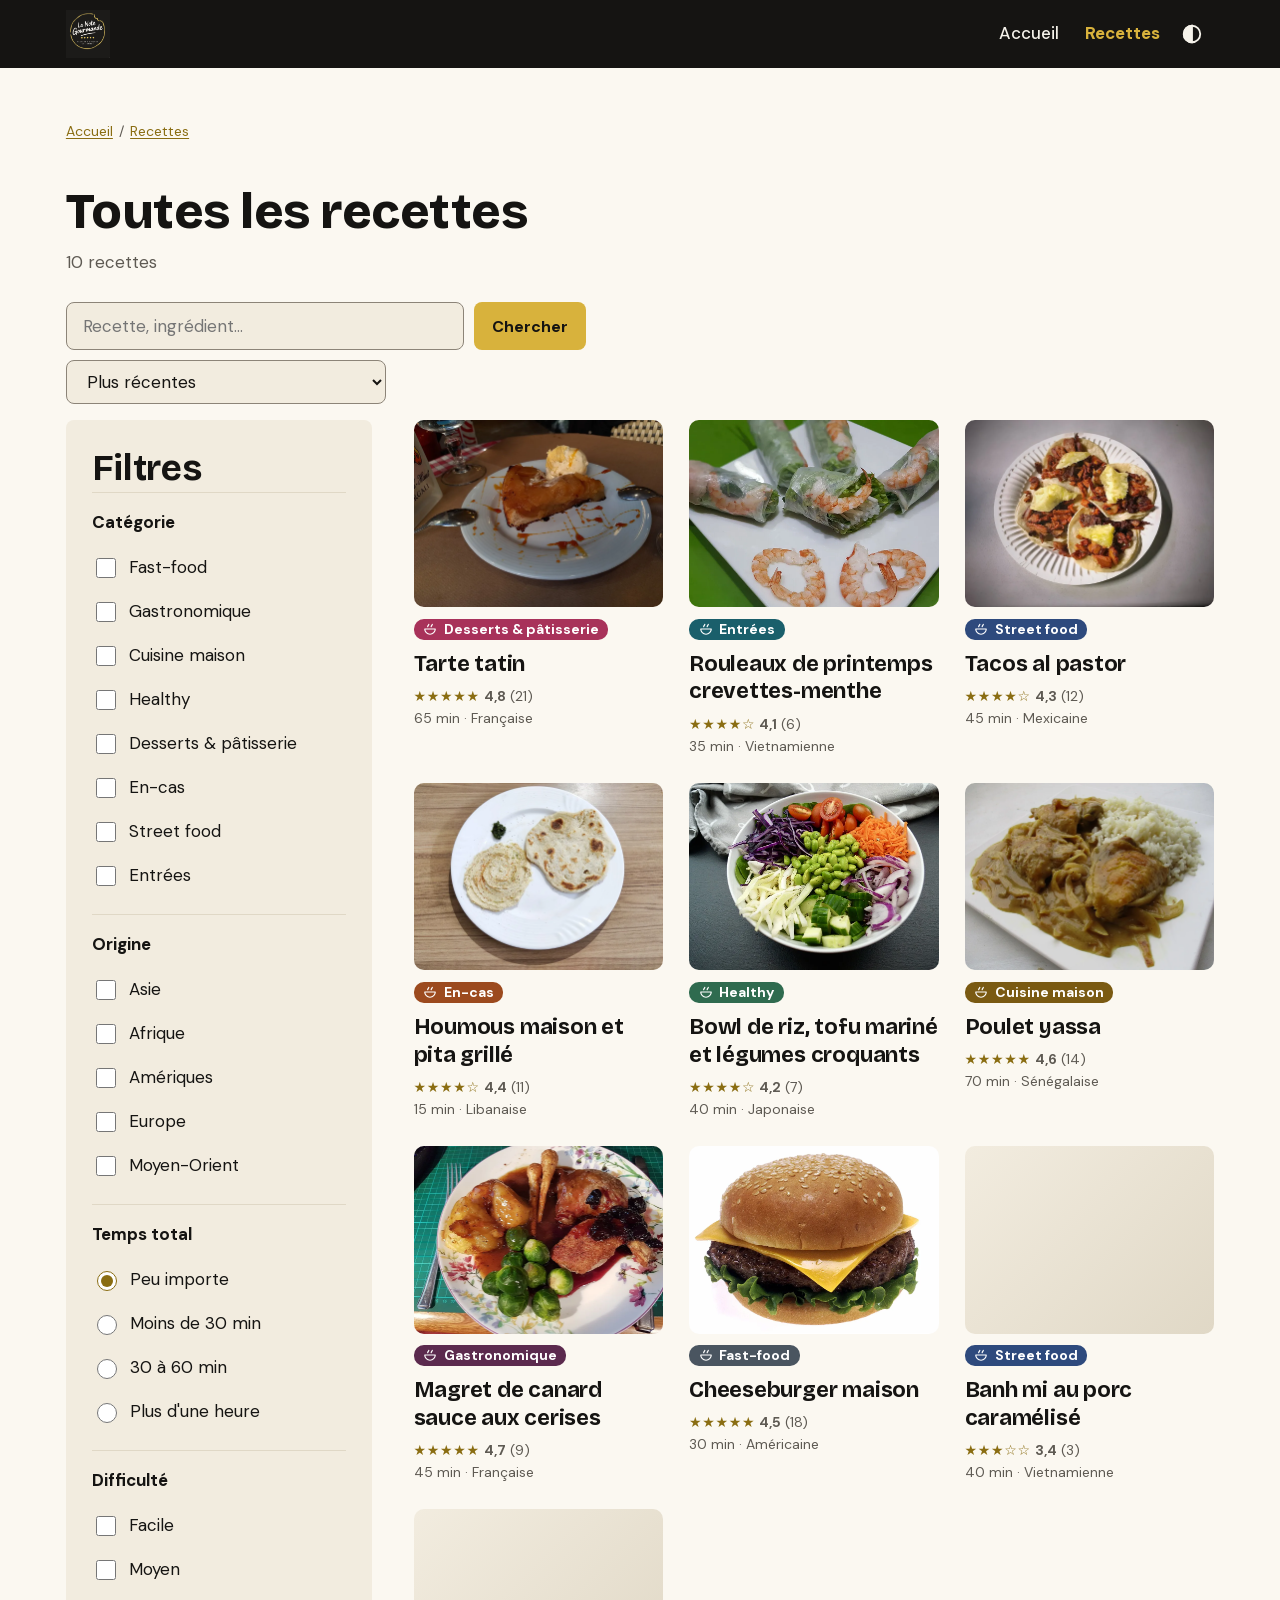
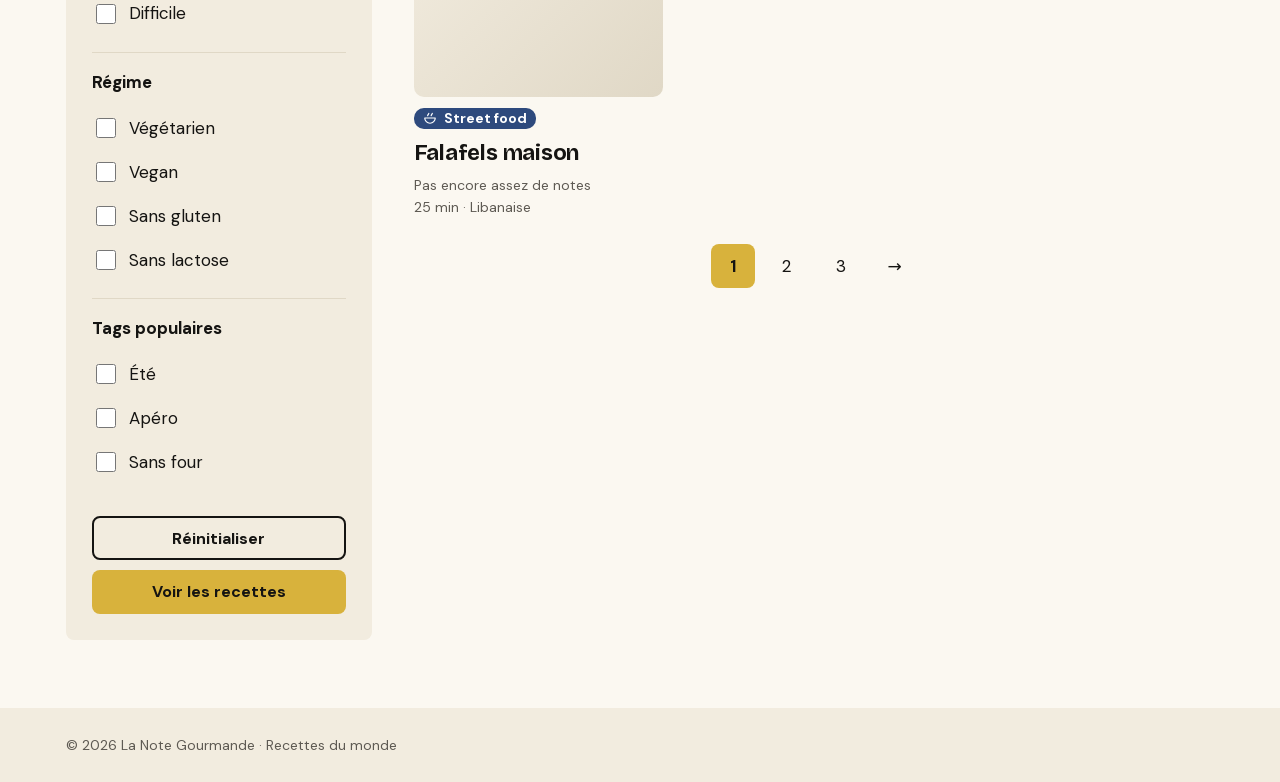
==== commit dec9c86e: "Merge pull request #5 from thierrybwuzure/recettes-exemples Huit recettes d'exemple avec photos libr" ====
--- a/catalogue.html
+++ b/catalogue.html
@@ -25,10 +25,9 @@
       <ul>
         <li><a href="index.html">Accueil</a></li>
         <li><a href="catalogue.html" aria-current="page">Recettes</a></li>
-        <li><a href="#">Qui sommes-nous ?</a></li>
+        <!-- À ajouter quand les pages existent : Le voyage, Qui sommes-nous ? -->
       </ul>
     </nav>
-    <a href="#" class="entete__connexion">Se connecter</a>
     <button type="button" class="theme-btn" aria-label="Passer au thème clair">
       <svg viewBox="0 0 24 24" fill="none" stroke="currentColor" stroke-width="2" aria-hidden="true">
         <circle cx="12" cy="12" r="9" />
@@ -54,8 +53,6 @@
     <ul>
       <li><a href="index.html">Accueil</a></li>
       <li><a href="catalogue.html" aria-current="page">Recettes</a></li>
-      <li><a href="#">Qui sommes-nous ?</a></li>
-      <li><a href="#">Se connecter</a></li>
     </ul>
   </dialog>
 
@@ -439,25 +436,7 @@
 
   <!-- Pied de page commun (plus tard footer.php) -->
   <footer class="pied" data-masquable>
-    <div class="pied__haut">
-      <a href="index.html" class="pied__logo"><img src="assets/image/logo/la-note-gourmande-noir-or_v1.png" alt="La Note Gourmande, accueil" height="68"></a>
-      <nav aria-label="Pied de page">
-        <ul class="pied__liens">
-          <li><a href="catalogue.html">Recettes</a></li>
-          <li><a href="#">Qui sommes-nous ?</a></li>
-          <li><a href="#">Nous contacter</a></li>
-          <li><a href="#">Règles de la communauté</a></li>
-        </ul>
-      </nav>
-    </div>
-    <div class="pied__bas">
-      <p>© 2026 La Note Gourmande · Recettes du monde</p>
-      <ul class="pied__legal" aria-label="Informations légales">
-        <li><a href="#">Mentions légales</a></li>
-        <li><a href="#">Confidentialité</a></li>
-        <li><a href="#">Cookies</a></li>
-      </ul>
-    </div>
+    <p>© 2026 La Note Gourmande · Recettes du monde</p>
   </footer>
 
 </body>
--- a/style.css
+++ b/style.css
@@ -154,9 +154,6 @@
 .entete__logo { margin-right: auto; display: block; }
 .entete__logo img { height: 3rem; width: auto; }
 .entete__nav { display: none; }
-.entete .entete__connexion { display: none; align-items: center; min-height: var(--cible); padding: 0 var(--s0);
-                             border: 2px solid var(--or); border-radius: var(--rayon); color: var(--or); font-weight: 700; }
-.entete .entete__connexion:hover { background: var(--or); color: var(--texte-sur-or); }
 .entete__nav ul { list-style: none; margin: 0; padding: 0; display: flex; gap: var(--s1); }
 .entete__nav a { display: inline-flex; align-items: center; min-height: var(--cible); font-weight: 500; }
 .entete__nav [aria-current="page"] { color: var(--or); font-weight: 700; }
@@ -272,20 +269,8 @@
 .atouts p { margin: var(--s-2) 0 0; color: var(--texte-2); }
 
 /* ---------- Pied de page ---------- */
-/* Pied de page : toujours sombre, comme l'en-tête (logo pour fond noir). Liens et mentions repris de la branche de Quentin. */
-.pied { padding: var(--s2) var(--s0) var(--s1); background: var(--noir); color: #A8A39A; font-size: .875rem; }
-.pied a { color: var(--blanc-casse); text-decoration: none; }
-.pied a:hover { color: var(--or-survol); text-decoration: underline; }
-.pied :focus-visible { outline-color: var(--or); }
+.pied { padding: var(--s1) var(--s0); background: var(--surface); color: var(--texte-2); font-size: .875rem; }
 .pied p { margin: 0; }
-.pied ul { list-style: none; margin: 0; padding: 0; }
-.pied__haut { display: flex; flex-direction: column; gap: var(--s0); padding-bottom: var(--s1); border-bottom: 1px solid #3A3630; }
-.pied__logo { display: block; width: fit-content; }
-.pied__logo img { height: var(--s3); width: auto; }
-.pied__liens a { display: inline-flex; align-items: center; min-height: var(--cible); font-size: 1rem; }
-.pied__bas { display: flex; flex-direction: column; gap: var(--s-1); padding-top: var(--s1); }
-.pied__legal { display: flex; flex-wrap: wrap; gap: 0 var(--s1); }
-.pied__legal a { display: inline-flex; align-items: center; min-height: var(--cible); }
 
 /* ==========================================================================
    TABLETTE (600 px et plus) : cartes en grille de 2
@@ -308,11 +293,7 @@
   /* en-tête et pied de page alignés sur la colonne de contenu (75 rem) */
   .entete { padding-inline: max(var(--s1), calc((100% - 75rem) / 2 + var(--s1))); }
   .pied { padding-inline: max(var(--s1), calc((100% - 75rem) / 2 + var(--s1))); }
-  .pied__haut { flex-direction: row; align-items: center; justify-content: space-between; }
-  .pied__liens { display: flex; gap: var(--s1); }
-  .pied__bas { flex-direction: row; align-items: center; justify-content: space-between; }
   .entete__nav { display: block; }
-  .entete .entete__connexion { display: inline-flex; }
   .entete__loupe { display: none; }               /* le champ de recherche est déjà visible */
   .burger { display: none; }
   .conteneur { max-width: 75rem; margin: 0 auto; padding: var(--s2) var(--s1) var(--s3); }
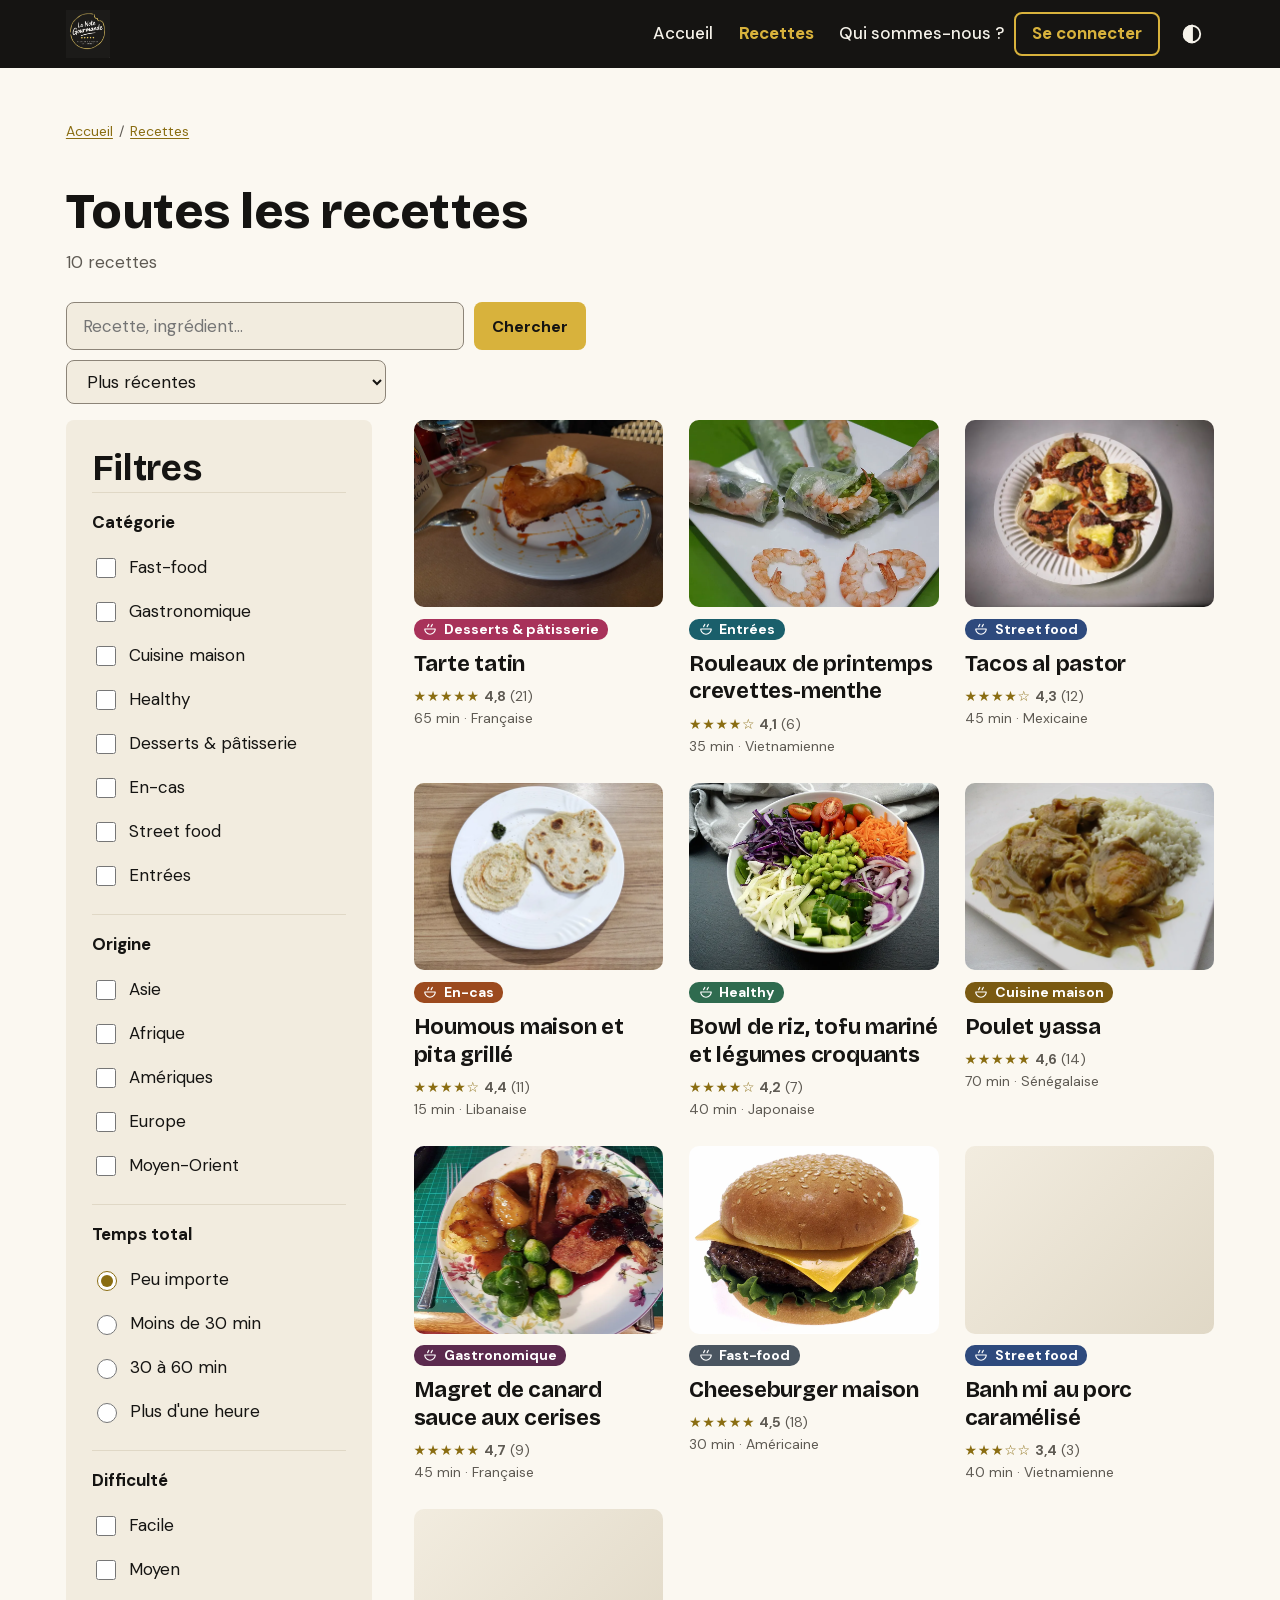
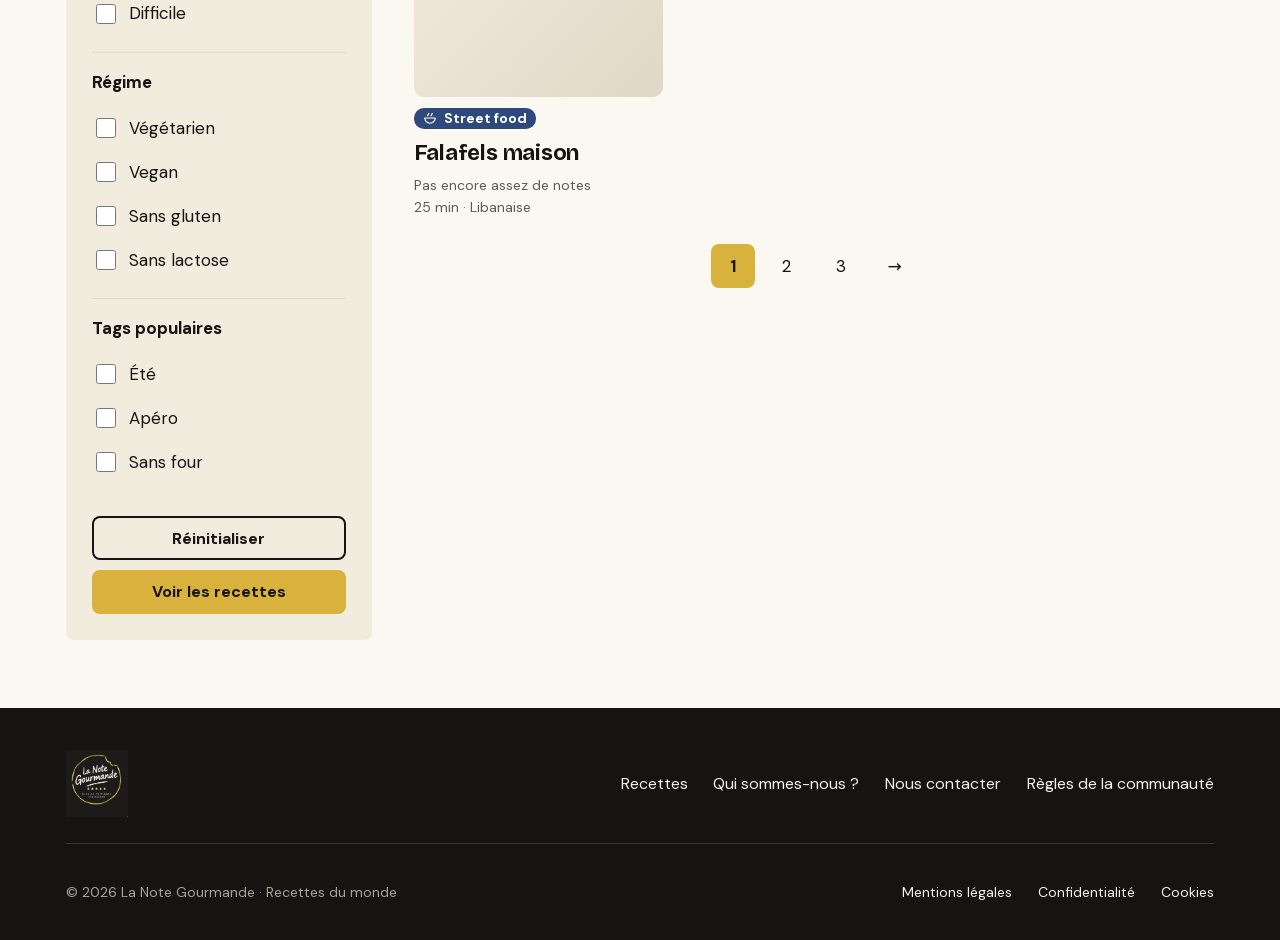
==== commit 3a73cfa5: "Merge pull request #6 from thierrybwuzure/hero-recette-une En-tête et pied de page de Quentin intégr" ====
--- a/catalogue.html
+++ b/catalogue.html
@@ -25,9 +25,10 @@
       <ul>
         <li><a href="index.html">Accueil</a></li>
         <li><a href="catalogue.html" aria-current="page">Recettes</a></li>
-        <!-- À ajouter quand les pages existent : Le voyage, Qui sommes-nous ? -->
+        <li><a href="#">Qui sommes-nous ?</a></li>
       </ul>
     </nav>
+    <a href="#" class="entete__connexion">Se connecter</a>
     <button type="button" class="theme-btn" aria-label="Passer au thème clair">
       <svg viewBox="0 0 24 24" fill="none" stroke="currentColor" stroke-width="2" aria-hidden="true">
         <circle cx="12" cy="12" r="9" />
@@ -53,6 +54,8 @@
     <ul>
       <li><a href="index.html">Accueil</a></li>
       <li><a href="catalogue.html" aria-current="page">Recettes</a></li>
+      <li><a href="#">Qui sommes-nous ?</a></li>
+      <li><a href="#">Se connecter</a></li>
     </ul>
   </dialog>
 
@@ -436,7 +439,25 @@
 
   <!-- Pied de page commun (plus tard footer.php) -->
   <footer class="pied" data-masquable>
-    <p>© 2026 La Note Gourmande · Recettes du monde</p>
+    <div class="pied__haut">
+      <a href="index.html" class="pied__logo"><img src="assets/image/logo/la-note-gourmande-noir-or_v1.png" alt="La Note Gourmande, accueil" height="68"></a>
+      <nav aria-label="Pied de page">
+        <ul class="pied__liens">
+          <li><a href="catalogue.html">Recettes</a></li>
+          <li><a href="#">Qui sommes-nous ?</a></li>
+          <li><a href="#">Nous contacter</a></li>
+          <li><a href="#">Règles de la communauté</a></li>
+        </ul>
+      </nav>
+    </div>
+    <div class="pied__bas">
+      <p>© 2026 La Note Gourmande · Recettes du monde</p>
+      <ul class="pied__legal" aria-label="Informations légales">
+        <li><a href="#">Mentions légales</a></li>
+        <li><a href="#">Confidentialité</a></li>
+        <li><a href="#">Cookies</a></li>
+      </ul>
+    </div>
   </footer>
 
 </body>
--- a/style.css
+++ b/style.css
@@ -154,6 +154,9 @@
 .entete__logo { margin-right: auto; display: block; }
 .entete__logo img { height: 3rem; width: auto; }
 .entete__nav { display: none; }
+.entete .entete__connexion { display: none; align-items: center; min-height: var(--cible); padding: 0 var(--s0);
+                             border: 2px solid var(--or); border-radius: var(--rayon); color: var(--or); font-weight: 700; }
+.entete .entete__connexion:hover { background: var(--or); color: var(--texte-sur-or); }
 .entete__nav ul { list-style: none; margin: 0; padding: 0; display: flex; gap: var(--s1); }
 .entete__nav a { display: inline-flex; align-items: center; min-height: var(--cible); font-weight: 500; }
 .entete__nav [aria-current="page"] { color: var(--or); font-weight: 700; }
@@ -264,13 +267,40 @@
 /* ---------- Accueil ---------- */
 .accroche { display: flex; flex-direction: column; align-items: flex-start; gap: var(--s0); padding: var(--s2) 0; }
 .accroche p { margin: 0; max-width: 36rem; font-size: 1.272rem; }
+/* Hero : accroche et recette à la une */
+.hero { display: grid; gap: var(--s1); }
+.hero .accroche { padding: 0; }
+.une { position: relative; display: flex; flex-direction: column; border-radius: var(--rayon); overflow: hidden; background: var(--surface); }
+.une .photo { border-radius: 0; }
+.une__etiquette { position: absolute; top: var(--s-1); left: var(--s-1); margin: 0; padding: 0 var(--s-1); border-radius: var(--s-1);
+                  background: var(--or); color: var(--texte-sur-or); font-size: .875rem; font-weight: 700; line-height: 1.5; }
+.une__texte { display: flex; flex-direction: column; align-items: flex-start; gap: var(--s-1); padding: var(--s0); }
+.une__titre { margin: 0; }
+.une__titre a { color: inherit; text-decoration: none; }
+.une__titre a::after { content: ""; position: absolute; inset: 0; }   /* toute la carte est cliquable */
+.une:hover .une__titre a { text-decoration: underline; }
+.une .carte__meta { font-size: 1rem; }
+.une__intro { margin: 0; }
+.une .btn { position: relative; margin-top: var(--s-1); }
 .atouts { list-style: none; margin: 0; padding: 0; display: grid; gap: var(--s0); }
 .atouts li { padding: var(--s0); border-radius: var(--rayon); background: var(--surface); }
 .atouts p { margin: var(--s-2) 0 0; color: var(--texte-2); }
 
 /* ---------- Pied de page ---------- */
-.pied { padding: var(--s1) var(--s0); background: var(--surface); color: var(--texte-2); font-size: .875rem; }
+/* Pied de page : toujours sombre, comme l'en-tête (logo pour fond noir). Liens et mentions repris de la branche de Quentin. */
+.pied { padding: var(--s2) var(--s0) var(--s1); background: var(--noir); color: #A8A39A; font-size: .875rem; }
+.pied a { color: var(--blanc-casse); text-decoration: none; }
+.pied a:hover { color: var(--or-survol); text-decoration: underline; }
+.pied :focus-visible { outline-color: var(--or); }
 .pied p { margin: 0; }
+.pied ul { list-style: none; margin: 0; padding: 0; }
+.pied__haut { display: flex; flex-direction: column; gap: var(--s0); padding-bottom: var(--s1); border-bottom: 1px solid #3A3630; }
+.pied__logo { display: block; width: fit-content; }
+.pied__logo img { height: var(--s3); width: auto; }
+.pied__liens a { display: inline-flex; align-items: center; min-height: var(--cible); font-size: 1rem; }
+.pied__bas { display: flex; flex-direction: column; gap: var(--s-1); padding-top: var(--s1); }
+.pied__legal { display: flex; flex-wrap: wrap; gap: 0 var(--s1); }
+.pied__legal a { display: inline-flex; align-items: center; min-height: var(--cible); }
 
 /* ==========================================================================
    TABLETTE (600 px et plus) : cartes en grille de 2
@@ -282,6 +312,7 @@
   .carte__titre { font-size: 1.375rem; }          /* H3 : 22 px */
   h3 { font-size: 1.375rem; }
   .atouts { grid-template-columns: repeat(3, minmax(0, 1fr)); }
+  .une__texte { padding: var(--s1); }
 }
 
 /* ==========================================================================
@@ -293,7 +324,11 @@
   /* en-tête et pied de page alignés sur la colonne de contenu (75 rem) */
   .entete { padding-inline: max(var(--s1), calc((100% - 75rem) / 2 + var(--s1))); }
   .pied { padding-inline: max(var(--s1), calc((100% - 75rem) / 2 + var(--s1))); }
+  .pied__haut { flex-direction: row; align-items: center; justify-content: space-between; }
+  .pied__liens { display: flex; gap: var(--s1); }
+  .pied__bas { flex-direction: row; align-items: center; justify-content: space-between; }
   .entete__nav { display: block; }
+  .entete .entete__connexion { display: inline-flex; }
   .entete__loupe { display: none; }               /* le champ de recherche est déjà visible */
   .burger { display: none; }
   .conteneur { max-width: 75rem; margin: 0 auto; padding: var(--s2) var(--s1) var(--s3); }
@@ -309,4 +344,5 @@
   .js .filtres__actions { position: static; background: none; padding: var(--s0) 0 0; }
   .grille { grid-template-columns: repeat(3, minmax(0, 1fr)); }
   .accroche { padding: var(--s3) 0; }
-}
+  .hero { grid-template-columns: 1fr 1.618fr; gap: var(--s2); align-items: center; padding: var(--s1) 0; }   /* 38,2 % : 61,8 % */
+}
